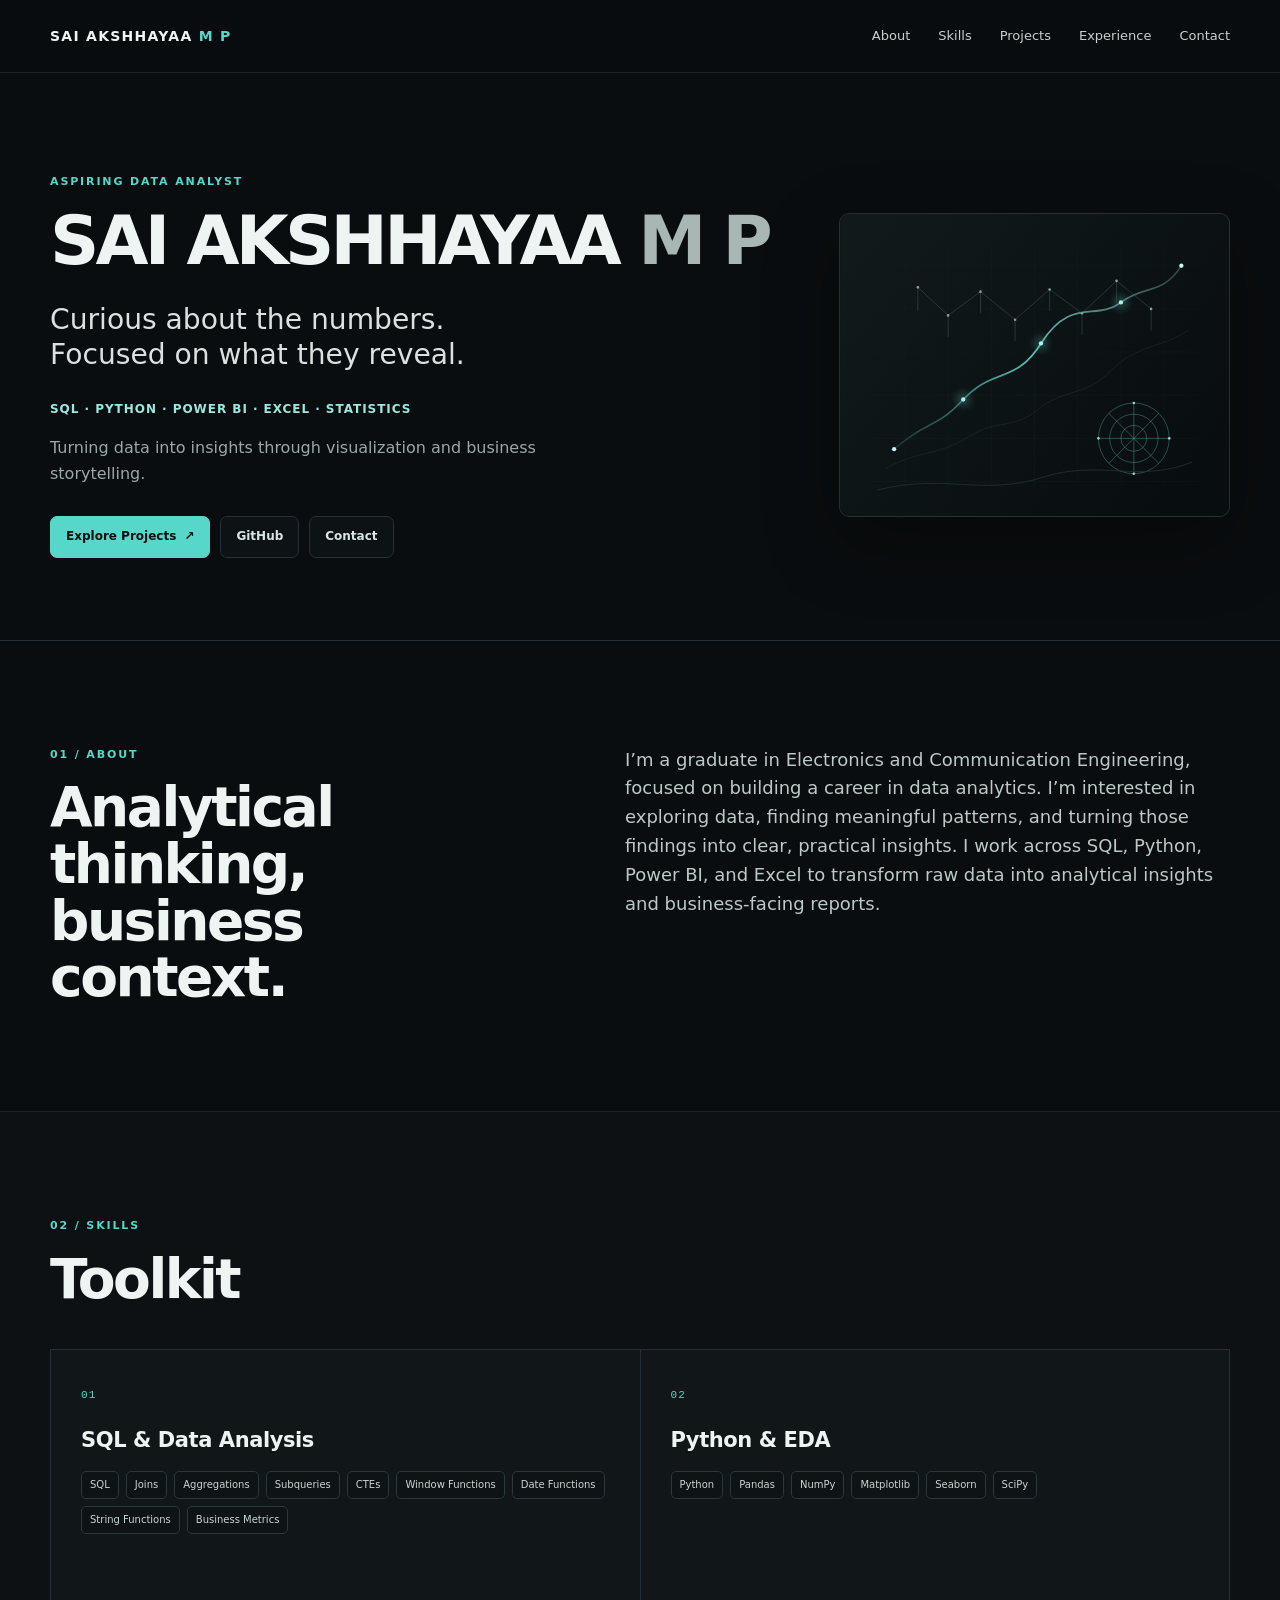
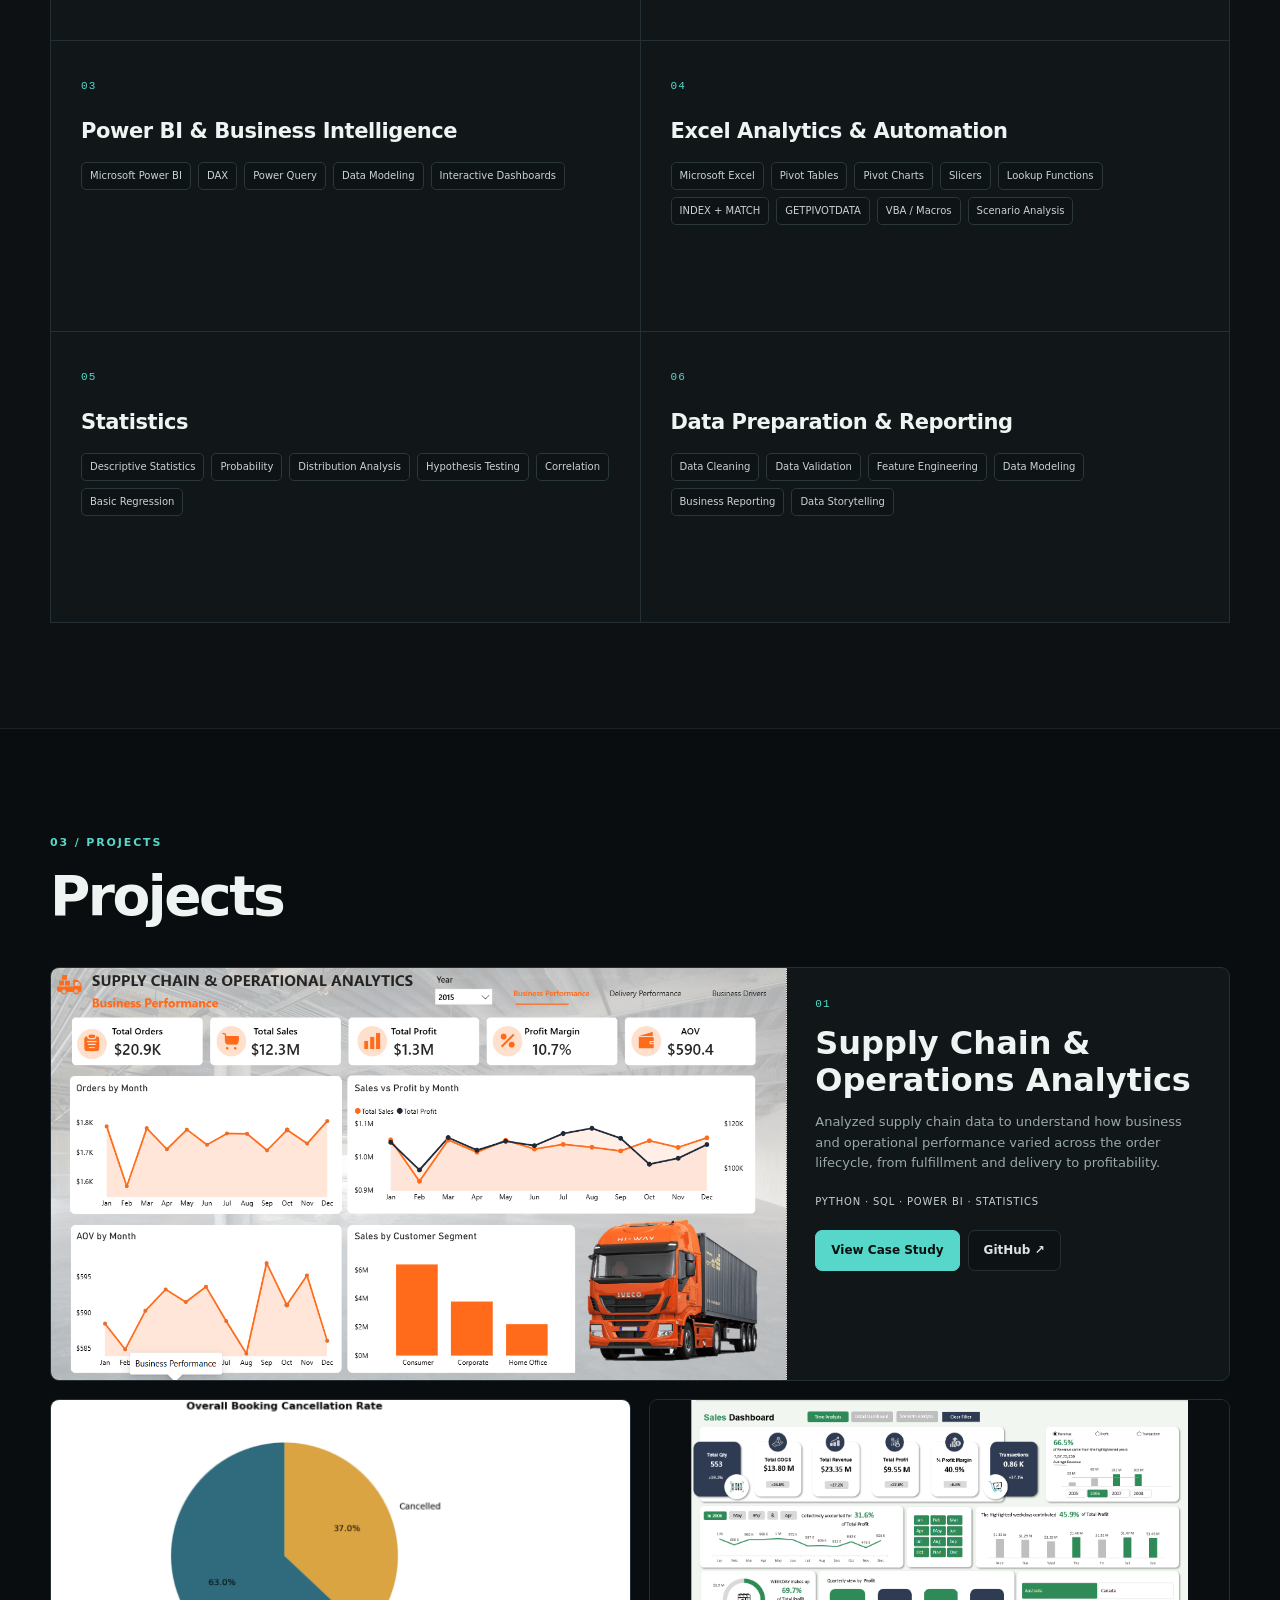
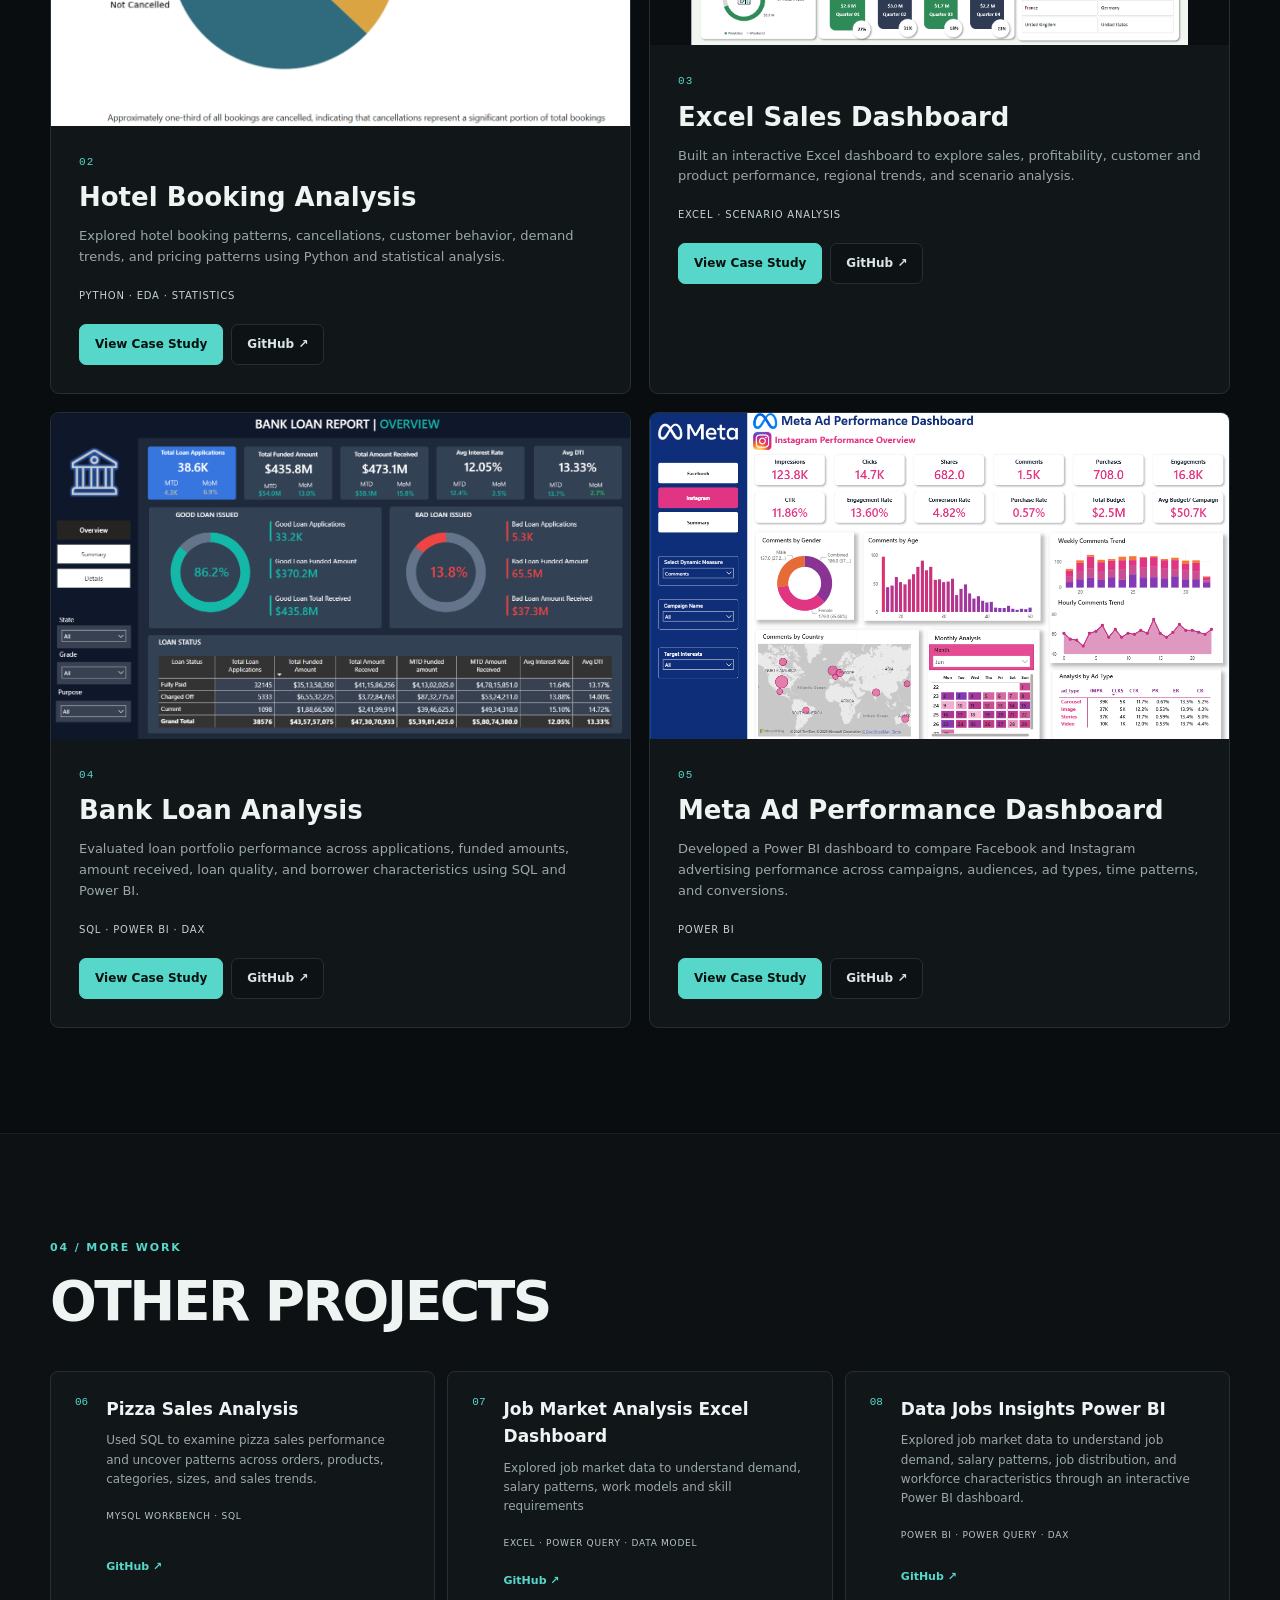
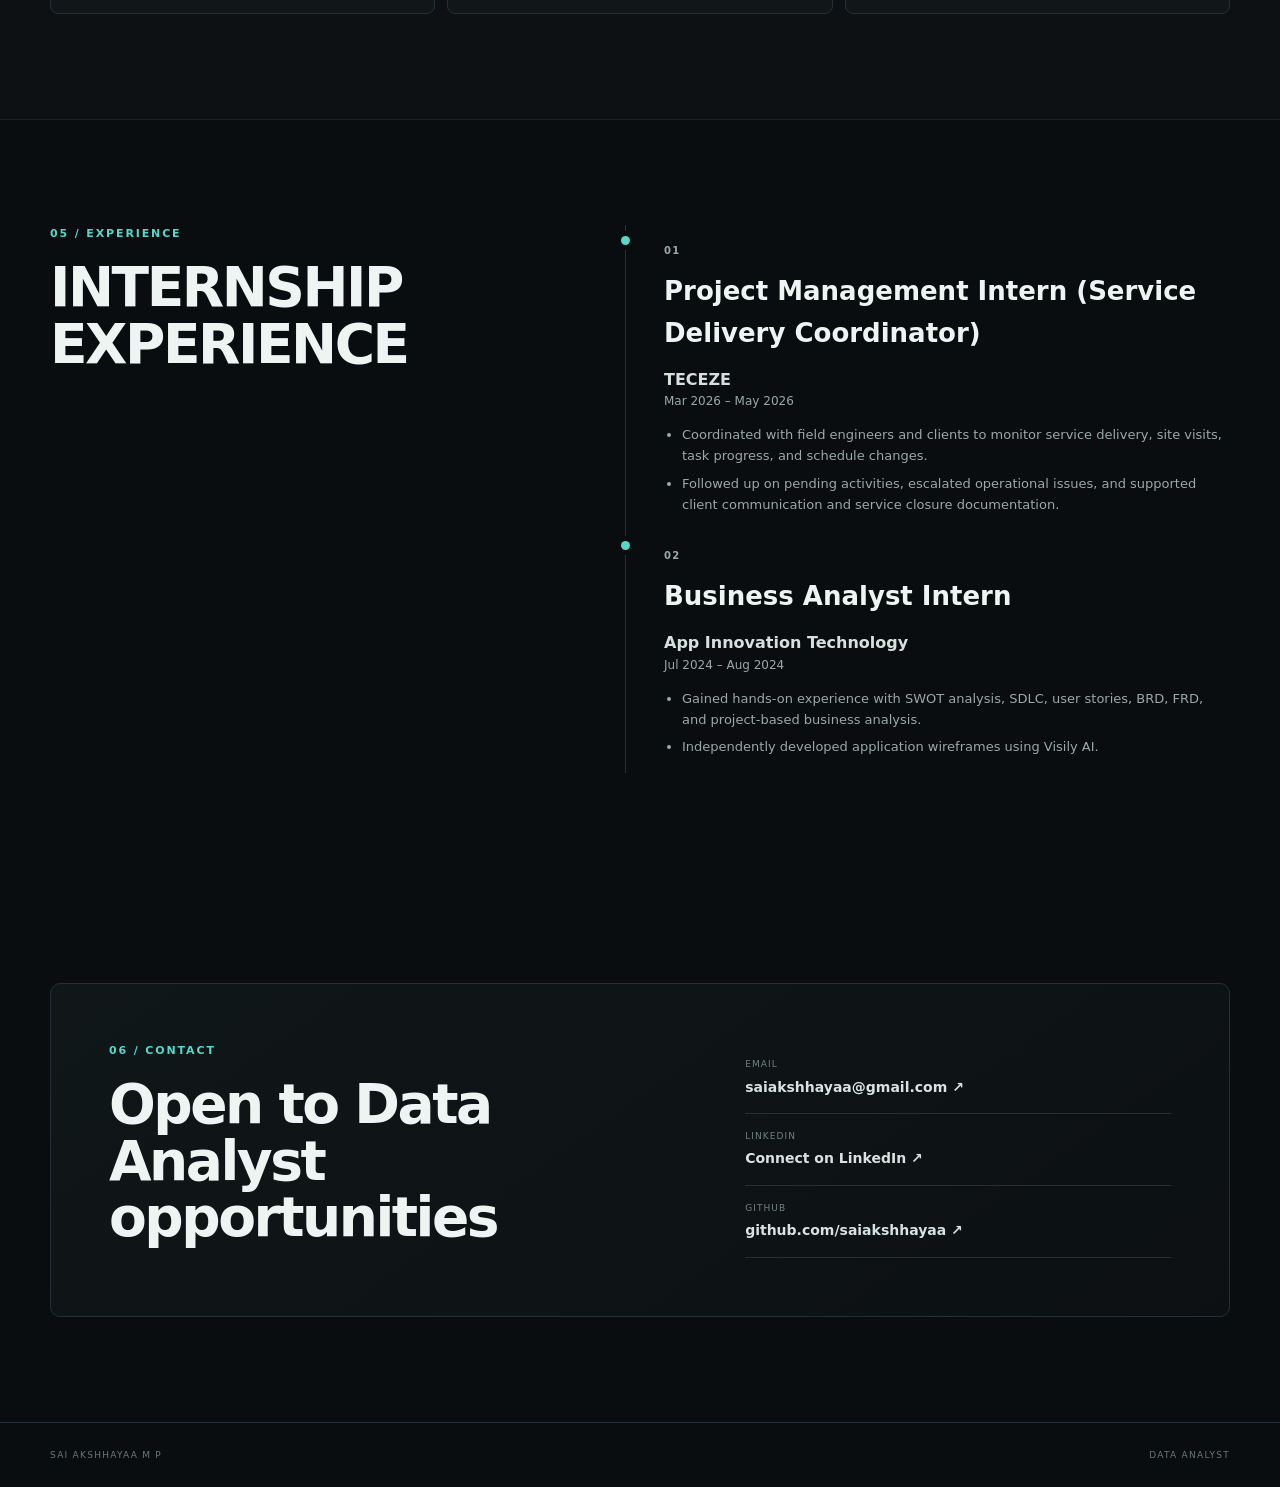
==== portfolio_build/index.html @ a494dd72 "Add files via upload" ====
<!doctype html><html lang="en"><head><meta charset="utf-8"><meta name="viewport" content="width=device-width,initial-scale=1"><meta name="description" content="SAI AKSHHAYAA M P — Aspiring Data Analyst portfolio featuring business performance, operations, EDA, Excel, SQL and Power BI projects."><title>SAI AKSHHAYAA M P — Data Analyst</title><link rel="stylesheet" href="styles.css"></head><body>
<header class="site-header"><div class="container nav-wrap"><a class="brand" href="index.html">SAI AKSHHAYAA <span>M P</span></a><button class="menu" aria-label="Open navigation" aria-expanded="false">☰</button><nav><a href="#about">About</a><a href="#skills">Skills</a><a href="#projects">Projects</a><a href="#experience">Experience</a><a href="#contact">Contact</a></nav></div></header>
<main>
<section class="hero"><div class="container hero-grid"><div class="hero-copy reveal"><p class="eyebrow">ASPIRING DATA ANALYST</p><h1 class="hero-name">SAI AKSHHAYAA <span>M P</span></h1><p class="hero-quote">Curious about the numbers.<br>Focused on what they reveal.</p><p class="skill-line">SQL · PYTHON · POWER BI · EXCEL · STATISTICS</p><p class="hero-sub">Turning data into insights through visualization and business storytelling.</p><div class="actions"><a class="btn primary" href="#projects">Explore Projects <span>↗</span></a><a class="btn" target="_blank" rel="noopener" href="https://github.com/saiakshhayaa">GitHub</a><a class="btn" href="#contact">Contact</a></div></div><div class="hero-visual reveal" aria-label="Abstract analytics-inspired visual"><img src="assets/hero-analytics.svg" alt="Abstract data analysis visual"></div></section>
<section id="about" class="section"><div class="container split"><div><p class="eyebrow">01 / ABOUT</p><h2>Analytical thinking,<br>business context.</h2></div><div class="section-copy"><p>I’m a graduate in Electronics and Communication Engineering, focused on building a career in data analytics. I’m interested in exploring data, finding meaningful patterns, and turning those findings into clear, practical insights. I work across SQL, Python, Power BI, and Excel to transform raw data into analytical insights and business-facing reports.</p></div></div></section>
<section id="skills" class="section section-alt"><div class="container"><div class="section-head"><div><p class="eyebrow">02 / SKILLS</p><h2>Toolkit</h2></div></div><div class="skills-grid">
<article class="skill-card"><span class="num">01</span><h3>SQL & Data Analysis</h3><div class="chips"><span>SQL</span><span>Joins</span><span>Aggregations</span><span>Subqueries</span><span>CTEs</span><span>Window Functions</span><span>Date Functions</span><span>String Functions</span><span>Business Metrics</span></div></article>
<article class="skill-card"><span class="num">02</span><h3>Python & EDA</h3><div class="chips"><span>Python</span><span>Pandas</span><span>NumPy</span><span>Matplotlib</span><span>Seaborn</span><span>SciPy</span></div></article>
<article class="skill-card"><span class="num">03</span><h3>Power BI & Business Intelligence</h3><div class="chips"><span>Microsoft Power BI</span><span>DAX</span><span>Power Query</span><span>Data Modeling</span><span>Interactive Dashboards</span></div></article>
<article class="skill-card"><span class="num">04</span><h3>Excel Analytics & Automation</h3><div class="chips"><span>Microsoft Excel</span><span>Pivot Tables</span><span>Pivot Charts</span><span>Slicers</span><span>Lookup Functions</span><span>INDEX + MATCH</span><span>GETPIVOTDATA</span><span>VBA / Macros</span><span>Scenario Analysis</span></div></article>
<article class="skill-card"><span class="num">05</span><h3>Statistics</h3><div class="chips"><span>Descriptive Statistics</span><span>Probability</span><span>Distribution Analysis</span><span>Hypothesis Testing</span><span>Correlation</span><span>Basic Regression</span></div></article>
<article class="skill-card"><span class="num">06</span><h3>Data Preparation & Reporting</h3><div class="chips"><span>Data Cleaning</span><span>Data Validation</span><span>Feature Engineering</span><span>Data Modeling</span><span>Business Reporting</span><span>Data Storytelling</span></div></article>
</div></div></section>
<section id="projects" class="section"><div class="container"><div class="section-head"><div><p class="eyebrow">03 / PROJECTS</p><h2>Projects</h2></div></div><div class="featured-grid">
<article class="project-card flagship"><div class="project-image"><img src="assets/01-Supply Chain & Operations Analytics/business_performance.png" alt="Supply Chain Business Performance Power BI dashboard" loading="lazy"></div><div class="project-body"><div class="project-index">01</div><h3>Supply Chain & Operations Analytics</h3><p>Analyzed supply chain data to understand how business and operational performance varied across the order lifecycle, from fulfillment and delivery to profitability.</p><div class="project-meta">Python · SQL · Power BI · Statistics</div><div class="project-actions"><a class="btn primary" href="projects/supply-chain.html">View Case Study</a><a class="btn" target="_blank" rel="noopener" href="https://github.com/saiakshhayaa/Supply-Chain-Operations-Analytics">GitHub ↗</a></div></div></article>
<article class="project-card"><div class="project-image"><img src="assets/02-Hotel Booking Analysis/overall_booking_cancellation_rate.png" alt="Hotel Booking overall cancellation analysis" loading="lazy"></div><div class="project-body"><div class="project-index">02</div><h3>Hotel Booking Analysis</h3><p>Explored hotel booking patterns, cancellations, customer behavior, demand trends, and pricing patterns using Python and statistical analysis.</p><div class="project-meta">Python · EDA · Statistics</div><div class="project-actions"><a class="btn primary" href="projects/hotel-booking.html">View Case Study</a><a class="btn" target="_blank" rel="noopener" href="https://github.com/saiakshhayaa/Hotel-Booking-Analysis">GitHub ↗</a></div></div></article>
<article class="project-card"><div class="project-image excel-preview"><img src="assets/03-Excel Sales Dashboard/excel-sales-dashboard-full.png" alt="Excel Sales Dashboard full dashboard" loading="lazy"></div><div class="project-body"><div class="project-index">03</div><h3>Excel Sales Dashboard</h3><p>Built an interactive Excel dashboard to explore sales, profitability, customer and product performance, regional trends, and scenario analysis.</p><div class="project-meta">Excel · Scenario Analysis</div><div class="project-actions"><a class="btn primary" href="projects/excel-sales.html">View Case Study</a><a class="btn" target="_blank" rel="noopener" href="https://github.com/saiakshhayaa/Excel-Sales-Dashboard">GitHub ↗</a></div></div></article>
<article class="project-card"><div class="project-image"><img src="assets/04-Bank Loan Analysis/overview_page.png" alt="Bank Loan Analysis overview Power BI dashboard" loading="lazy"></div><div class="project-body"><div class="project-index">04</div><h3>Bank Loan Analysis</h3><p>Evaluated loan portfolio performance across applications, funded amounts, amount received, loan quality, and borrower characteristics using SQL and Power BI.</p><div class="project-meta">SQL · Power BI · DAX</div><div class="project-actions"><a class="btn primary" href="projects/bank-loan.html">View Case Study</a><a class="btn" target="_blank" rel="noopener" href="https://github.com/saiakshhayaa/Bank-Loan-Analysis">GitHub ↗</a></div></div></article>
<article class="project-card"><div class="project-image"><img src="assets/05-Meta Ad Performance/Instagram_dashboard.png" alt="Meta Ad Performance Instagram dashboard" loading="lazy"></div><div class="project-body"><div class="project-index">05</div><h3>Meta Ad Performance Dashboard</h3><p>Developed a Power BI dashboard to compare Facebook and Instagram advertising performance across campaigns, audiences, ad types, time patterns, and conversions.</p><div class="project-meta">Power BI</div><div class="project-actions"><a class="btn primary" href="projects/meta-ads.html">View Case Study</a><a class="btn" target="_blank" rel="noopener" href="https://github.com/saiakshhayaa/Meta-Ad-Performance-Dashboard">GitHub ↗</a></div></div></article>
</div></div></section>
<section id="more-work" class="section section-alt"><div class="container"><div class="section-head"><div><p class="eyebrow">04 / MORE WORK</p><h2>OTHER PROJECTS</h2></div></div><div class="more-grid">
<article class="more-card"><span>06</span><div><h3>Pizza Sales Analysis</h3><p>Used SQL to examine pizza sales performance and uncover patterns across orders, products, categories, sizes, and sales trends.</p><small>MySQL Workbench · SQL</small></div><a target="_blank" rel="noopener" href="https://github.com/saiakshhayaa/Pizza-Sales-SQL-Project">GitHub ↗</a></article>
<article class="more-card"><span>07</span><div><h3>Job Market Analysis Excel Dashboard</h3><p>Explored job market data to understand demand, salary patterns, work models and skill requirements</p><small>Excel · Power Query · Data Model</small></div><a target="_blank" rel="noopener" href="https://github.com/saiakshhayaa/job_market_analysis_excel_dashboard">GitHub ↗</a></article>
<article class="more-card"><span>08</span><div><h3>Data Jobs Insights Power BI</h3><p>Explored job market data to understand job demand, salary patterns, job distribution, and workforce characteristics through an interactive Power BI dashboard.</p><small>Power BI · Power Query · DAX</small></div><a target="_blank" rel="noopener" href="https://github.com/saiakshhayaa/Data_Jobs_Insights_PowerBi">GitHub ↗</a></article>
</div></div></section>
<section id="experience" class="section"><div class="container split"><div><p class="eyebrow">05 / EXPERIENCE</p><h2>INTERNSHIP EXPERIENCE</h2></div><div class="experience-list"><article class="experience-card"><div class="timeline-dot"></div><div><p class="experience-kicker">01</p><h3>Project Management Intern (Service Delivery Coordinator)</h3><p class="experience-company">TECEZE</p><p class="muted">Mar 2026 – May 2026</p><ul><li>Coordinated with field engineers and clients to monitor service delivery, site visits, task progress, and schedule changes.</li><li>Followed up on pending activities, escalated operational issues, and supported client communication and service closure documentation.</li></ul></div></article><article class="experience-card"><div class="timeline-dot"></div><div><p class="experience-kicker">02</p><h3>Business Analyst Intern</h3><p class="experience-company">App Innovation Technology</p><p class="muted">Jul 2024 – Aug 2024</p><ul><li>Gained hands-on experience with SWOT analysis, SDLC, user stories, BRD, FRD, and project-based business analysis.</li><li>Independently developed application wireframes using Visily AI.</li></ul></div></article></div></div></section>

<section id="contact" class="section contact"><div class="container contact-box"><div><p class="eyebrow">06 / CONTACT</p><h2>Open to Data Analyst<br>opportunities</h2></div><div class="contact-links"><a href="mailto:saiakshhayaa@gmail.com"><span>Email</span><strong>saiakshhayaa@gmail.com ↗</strong></a><a target="_blank" rel="noopener" href="https://www.linkedin.com/in/sai-akshhayaa-m-p-2196bb259"><span>LinkedIn</span><strong>Connect on LinkedIn ↗</strong></a><a target="_blank" rel="noopener" href="https://github.com/saiakshhayaa"><span>GitHub</span><strong>github.com/saiakshhayaa ↗</strong></a></div></div></section>
</main><footer><div class="container"><span>SAI AKSHHAYAA M P</span><span>DATA ANALYST</span></div></footer><script src="script.js"></script></body></html>
---- portfolio_build/styles.css ----
:root{--bg:#0a0d0f;--surface:#111619;--surface2:#151b1f;--text:#edf4f2;--muted:#9aa9a6;--line:#253036;--accent:#57d7ca;--accent2:#9be8df;--max:1180px}*{box-sizing:border-box}html{scroll-behavior:smooth}body{margin:0;background:var(--bg);color:var(--text);font-family:Inter,ui-sans-serif,system-ui,-apple-system,BlinkMacSystemFont,"Segoe UI",sans-serif;line-height:1.6}a{color:inherit;text-decoration:none}.container{width:min(var(--max),calc(100% - 48px));margin:auto}.site-header{position:sticky;top:0;z-index:20;background:rgba(10,13,15,.88);backdrop-filter:blur(14px);border-bottom:1px solid rgba(37,48,54,.7)}.nav-wrap{height:72px;display:flex;align-items:center;justify-content:space-between}.brand{font-size:14px;font-weight:800;letter-spacing:.09em}.brand span{color:var(--accent)}nav{display:flex;gap:28px}nav a{font-size:13px;color:#c6d1cf;transition:.2s}nav a:hover{color:var(--accent)}.menu{display:none;background:none;border:0;color:var(--text);font-size:24px}.hero{padding:100px 0 82px;border-bottom:1px solid var(--line);overflow:hidden}.hero-grid{display:grid;grid-template-columns:1fr 1.02fr;gap:70px;align-items:center}.eyebrow{margin:0 0 16px;color:var(--accent);font-size:11px;font-weight:800;letter-spacing:.17em}.hero-name{white-space:nowrap}.hero h1{font-size:clamp(44px,5.8vw,76px);line-height:.98;letter-spacing:-.055em;margin:0 0 28px}.hero h1 span{color:#a9b7b4}.hero-quote{font-size:clamp(21px,2.2vw,29px);line-height:1.25;color:#d9e2e0;margin:0 0 28px}.skill-line{font-size:12px;font-weight:800;letter-spacing:.08em;color:var(--accent2);margin:0 0 16px}.hero-sub{color:var(--muted);max-width:520px;margin:0 0 30px}.actions{display:flex;gap:10px;flex-wrap:wrap}.btn{display:inline-flex;align-items:center;justify-content:center;gap:8px;border:1px solid var(--line);padding:10px 15px;border-radius:7px;color:#dbe5e3;font-size:12px;font-weight:750;transition:.2s;background:#0d1214}.btn:hover{border-color:#4d6562;transform:translateY(-1px)}.btn.primary{background:var(--accent);color:#07110f;border-color:var(--accent)}.hero-visual{border:1px solid var(--line);background:#0b1012;border-radius:10px;box-shadow:0 25px 70px rgba(0,0,0,.35);overflow:hidden;aspect-ratio:9/7;display:flex;align-items:stretch;justify-content:center}.hero-visual img{display:block;width:100%;height:100%;object-fit:cover}.hero-visual:after{content:"";position:absolute;inset:0;pointer-events:none}.workspace{border:1px solid var(--line);background:linear-gradient(145deg,#11181a,#0b0f11);border-radius:10px;box-shadow:0 25px 70px rgba(0,0,0,.35)}.workspace-top{display:flex;justify-content:space-between;padding:13px 15px;border-bottom:1px solid var(--line);font-size:9px;letter-spacing:.13em;color:#7e908c}.workspace-body{display:grid;grid-template-columns:.8fr 1.2fr;min-height:360px}.code-panel{padding:26px 20px;border-right:1px solid var(--line);font-family:ui-monospace,SFMono-Regular,Consolas,monospace;color:#a8bbb7;font-size:11px}.code-panel span{display:block;color:var(--accent);font-size:9px;text-transform:uppercase;letter-spacing:.14em;margin-bottom:22px}.code-panel code{line-height:2.05}.chart-panel{padding:24px 18px}.chart-head{display:flex;justify-content:space-between;font-size:10px;text-transform:uppercase;letter-spacing:.1em;color:#9ba9a6}.chart-head strong{color:var(--accent)}.chart-panel svg{width:100%;margin-top:24px}.mini-kpis{display:grid;grid-template-columns:repeat(3,1fr);gap:8px}.mini-kpis div{border:1px solid var(--line);padding:11px}.mini-kpis span,.mini-kpis b{display:block;font-size:8px;letter-spacing:.1em}.mini-kpis span{color:#71807d}.mini-kpis b{margin-top:4px;color:#d7e1df}.section{padding:105px 0}.section-alt{background:#0d1113;border-top:1px solid rgba(37,48,54,.55);border-bottom:1px solid rgba(37,48,54,.55)}.split{display:grid;grid-template-columns:.9fr 1.1fr;gap:80px}.split h2,.section-head h2,.contact h2{font-size:clamp(36px,4.3vw,60px);line-height:1.03;letter-spacing:-.045em;margin:0}.section-copy{font-size:18px;color:#bcc9c6;max-width:680px}.section-copy p{margin:0 0 22px}.section-head{display:flex;justify-content:space-between;gap:40px;align-items:end;margin-bottom:42px}.section-head>p{max-width:450px;color:var(--muted);margin:0}.skills-grid{display:grid;grid-template-columns:repeat(2,1fr);gap:1px;background:var(--line);border:1px solid var(--line)}.skill-card{background:var(--surface);padding:30px;min-height:290px}.skill-card .num,.project-index{font-family:ui-monospace,monospace;color:var(--accent);font-size:11px;letter-spacing:.1em}.skill-card h3{font-size:21px;margin:18px 0 14px;letter-spacing:-.02em}.skill-card p{color:var(--muted);font-size:13px;max-width:540px}.chips{display:flex;flex-wrap:wrap;gap:7px}.chips span{font-size:10px;color:#c9d5d2;border:1px solid #2a373b;padding:5px 8px;border-radius:5px;background:#0e1315}.featured-grid{display:grid;grid-template-columns:repeat(2,1fr);gap:18px}.project-card{background:var(--surface);border:1px solid var(--line);border-radius:9px;overflow:hidden;transition:.25s}.project-card:hover{border-color:#3c5350;transform:translateY(-3px)}.project-card.flagship{grid-column:1/-1;display:grid;grid-template-columns:1.25fr .75fr}.project-image{position:relative;background:#0a0e10;min-height:245px;overflow:hidden}.project-card.flagship .project-image{min-height:390px}.project-image img{width:100%;height:100%;object-fit:cover;display:block}.project-card:not(.flagship) .project-image img{aspect-ratio:16/9}.project-image.excel-preview{height:245px;min-height:245px;display:flex;align-items:center;justify-content:center}.project-image.excel-preview img{width:100%;height:100%;object-fit:contain;aspect-ratio:auto}.project-tag{position:absolute;top:14px;left:14px;background:var(--accent);color:#07110f;padding:6px 9px;border-radius:4px;font-size:9px;font-weight:900;letter-spacing:.1em}.project-body{padding:28px}.project-body h3{font-size:26px;line-height:1.15;margin:12px 0}.project-card.flagship .project-body h3{font-size:32px}.project-body p{color:var(--muted);font-size:13px}.project-meta{color:#c5d2cf;font-size:10px;letter-spacing:.08em;text-transform:uppercase;margin:20px 0}.project-actions{display:flex;gap:8px;flex-wrap:wrap}.more-grid{display:grid;grid-template-columns:repeat(3,1fr);gap:12px}.more-card{border:1px solid var(--line);background:var(--surface);padding:24px;display:grid;grid-template-columns:auto 1fr;gap:18px;border-radius:8px}.more-card>span{color:var(--accent);font:11px ui-monospace,monospace}.more-card h3{margin:0 0 8px;font-size:17px}.more-card p{color:var(--muted);font-size:12px;margin:0 0 12px}.more-card small{color:#b8c7c3;font-size:9px;text-transform:uppercase;letter-spacing:.08em}.more-card a{grid-column:2;color:var(--accent);font-size:11px;font-weight:800}.experience-card{border-left:1px solid var(--line);padding:8px 0 8px 38px;position:relative}.timeline-dot{position:absolute;left:-5px;top:11px;width:9px;height:9px;border-radius:50%;background:var(--accent);box-shadow:0 0 0 5px #0a0d0f}.experience-kicker{color:var(--accent);font-size:10px;font-weight:800;letter-spacing:.12em}.experience-card h3{font-size:26px;margin:12px 0}.experience-card p{color:var(--muted);max-width:650px}.experience-card ul{margin:14px 0 0;padding-left:18px;color:var(--muted);max-width:720px}.experience-card li{font-size:13px;margin:7px 0}.experience-company{color:#d6e1de!important;font-weight:800;margin:0!important}.muted{font-size:12px;margin:0!important}.workflow{display:flex;align-items:center;gap:12px;flex-wrap:wrap}.workflow div{border:1px solid var(--line);background:var(--surface);padding:18px 16px;min-width:120px}.workflow b{display:block;color:var(--accent);font:10px ui-monospace,monospace;margin-bottom:10px}.workflow span{font-size:9px;font-weight:800;letter-spacing:.06em}.workflow i{color:#667672;font-style:normal}.contact-box{border:1px solid var(--line);background:linear-gradient(145deg,#101719,#0c1012);padding:58px;display:grid;grid-template-columns:1.15fr .85fr;gap:60px;border-radius:10px}.contact-links{display:grid}.contact-links a{padding:15px 0;border-bottom:1px solid var(--line);display:flex;flex-direction:column;gap:4px}.contact-links span{font-size:9px;color:#73827f;letter-spacing:.12em;text-transform:uppercase}.contact-links strong{font-size:14px;color:#d8e3e0}.contact-links a:hover strong{color:var(--accent)}footer{border-top:1px solid var(--line);padding:25px 0;color:#697874;font-size:9px;letter-spacing:.14em}footer .container{display:flex;justify-content:space-between}.reveal{opacity:0;transform:translateY(14px);animation:rise .7s ease forwards}@keyframes rise{to{opacity:1;transform:none}}
/* case studies */.case-hero{padding:90px 0 60px;border-bottom:1px solid var(--line)}.case-hero h1{font-size:clamp(42px,6vw,76px);line-height:1;letter-spacing:-.05em;max-width:900px;margin:0 0 24px}.case-lead{font-size:18px;color:#bac8c4;max-width:760px}.case-actions{display:flex;gap:9px;margin-top:28px}.case-section{padding:68px 0;border-bottom:1px solid var(--line)}.case-section h2{font-size:29px;letter-spacing:-.03em;margin:0 0 18px}.case-grid{display:grid;grid-template-columns:1fr 1fr;gap:28px}.case-card{background:var(--surface);border:1px solid var(--line);padding:25px;border-radius:8px}.case-card h3{font-size:16px;margin:0 0 10px}.case-card p,.case-card li{font-size:13px;color:var(--muted)}.case-card ul{padding-left:18px}.facts{display:grid;grid-template-columns:repeat(4,1fr);gap:10px}.fact{border:1px solid var(--line);padding:20px;background:var(--surface)}.fact span{display:block;color:#71807d;font-size:9px;letter-spacing:.1em}.fact strong{display:block;margin-top:7px;font-size:15px}.case-workflow{display:flex;align-items:stretch;gap:8px;flex-wrap:wrap}.case-workflow div{border:1px solid var(--line);padding:18px;background:var(--surface);flex:1;min-width:140px}.case-workflow b{display:block;color:var(--accent);font-size:10px;margin-bottom:8px}.case-workflow span{font-size:11px;font-weight:800}.case-workflow i{align-self:center;color:#65736f}.gallery{display:grid;grid-template-columns:repeat(2,1fr);gap:16px}.gallery figure{margin:0;background:var(--surface);border:1px solid var(--line);border-radius:7px;overflow:hidden}.gallery img{display:block;width:100%;height:auto}.gallery figcaption{padding:11px 14px;font-size:10px;color:#91a09d;letter-spacing:.05em}.findings{display:grid;grid-template-columns:1fr 1fr;gap:12px}.finding{border-left:2px solid var(--accent);padding:15px 17px;background:var(--surface);color:#cad5d2;font-size:13px}.recommendations .finding{border-left-color:#71817d}.back{font-size:11px;color:#91a09d}.back:hover{color:var(--accent)}@media(max-width:900px){.hero-grid,.split,.contact-box{grid-template-columns:1fr}.hero-visual{max-width:760px;width:100%;margin:auto}.workspace-body{min-height:0}.skills-grid,.featured-grid{grid-template-columns:1fr}.project-card.flagship{grid-column:auto;display:block}.project-card.flagship .project-image{min-height:0}.more-grid{grid-template-columns:1fr}.section-head{display:block}.section-head>p{margin-top:16px}.facts{grid-template-columns:repeat(2,1fr)}}@media(max-width:650px){.hero-name{font-size:clamp(32px,9vw,48px)}.container{width:min(var(--max),calc(100% - 28px))}.hero-visual{aspect-ratio:1/0.78}.nav-wrap{height:62px}nav{display:none;position:absolute;top:62px;left:0;right:0;background:#0b0f11;border-bottom:1px solid var(--line);padding:18px 20px;flex-direction:column;gap:16px}.nav-wrap.open nav{display:flex}.menu{display:block}.hero{padding:70px 0 60px}.workspace-body{grid-template-columns:1fr}.code-panel{border-right:0;border-bottom:1px solid var(--line)}.section{padding:75px 0}.skills-grid{grid-template-columns:1fr}.skill-card{min-height:auto;padding:24px}.project-body{padding:22px}.contact-box{padding:30px;gap:30px}.workflow{display:grid;grid-template-columns:1fr}.workflow i{display:none}.case-grid,.gallery,.findings{grid-template-columns:1fr}.facts{grid-template-columns:1fr 1fr}.case-hero{padding:70px 0 45px}footer .container{display:block}footer span{display:block;margin:4px 0}}
.hero-name{white-space:nowrap}.hero h1{font-size:clamp(42px,5.35vw,70px)}
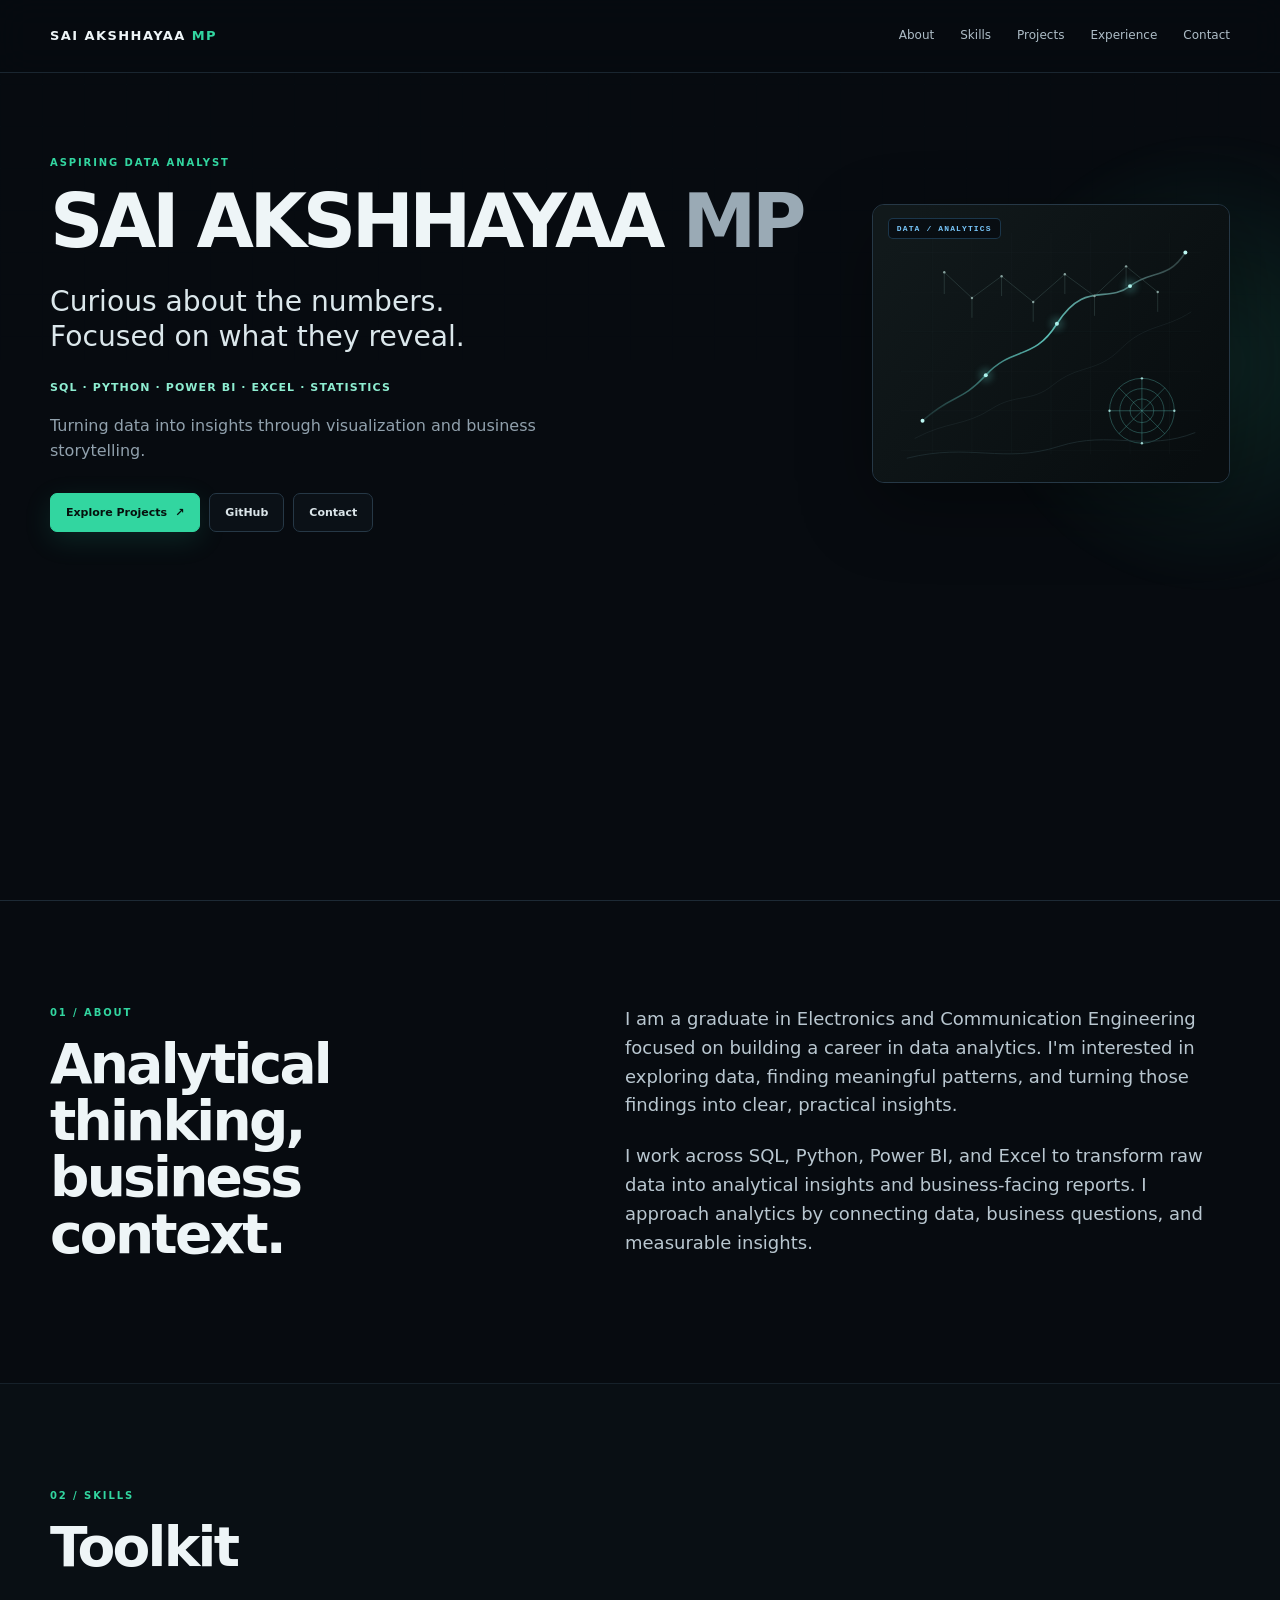
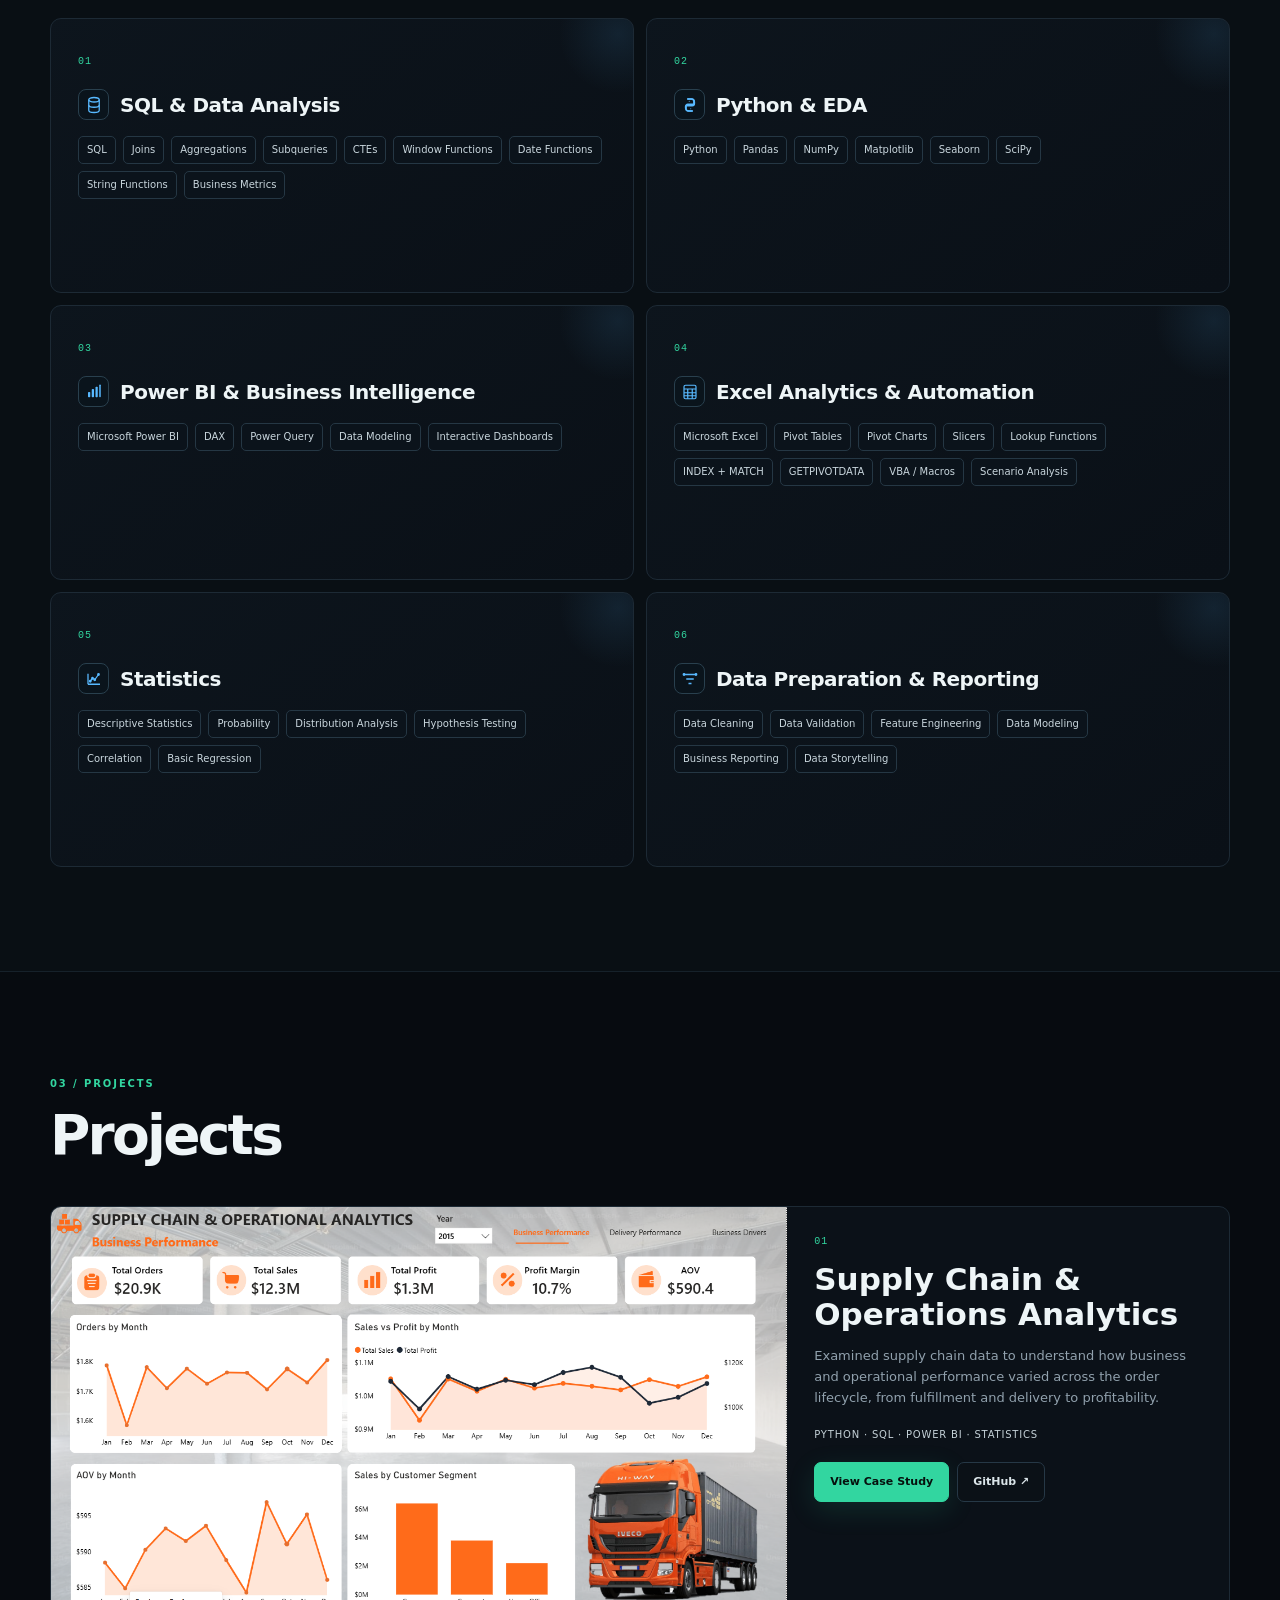
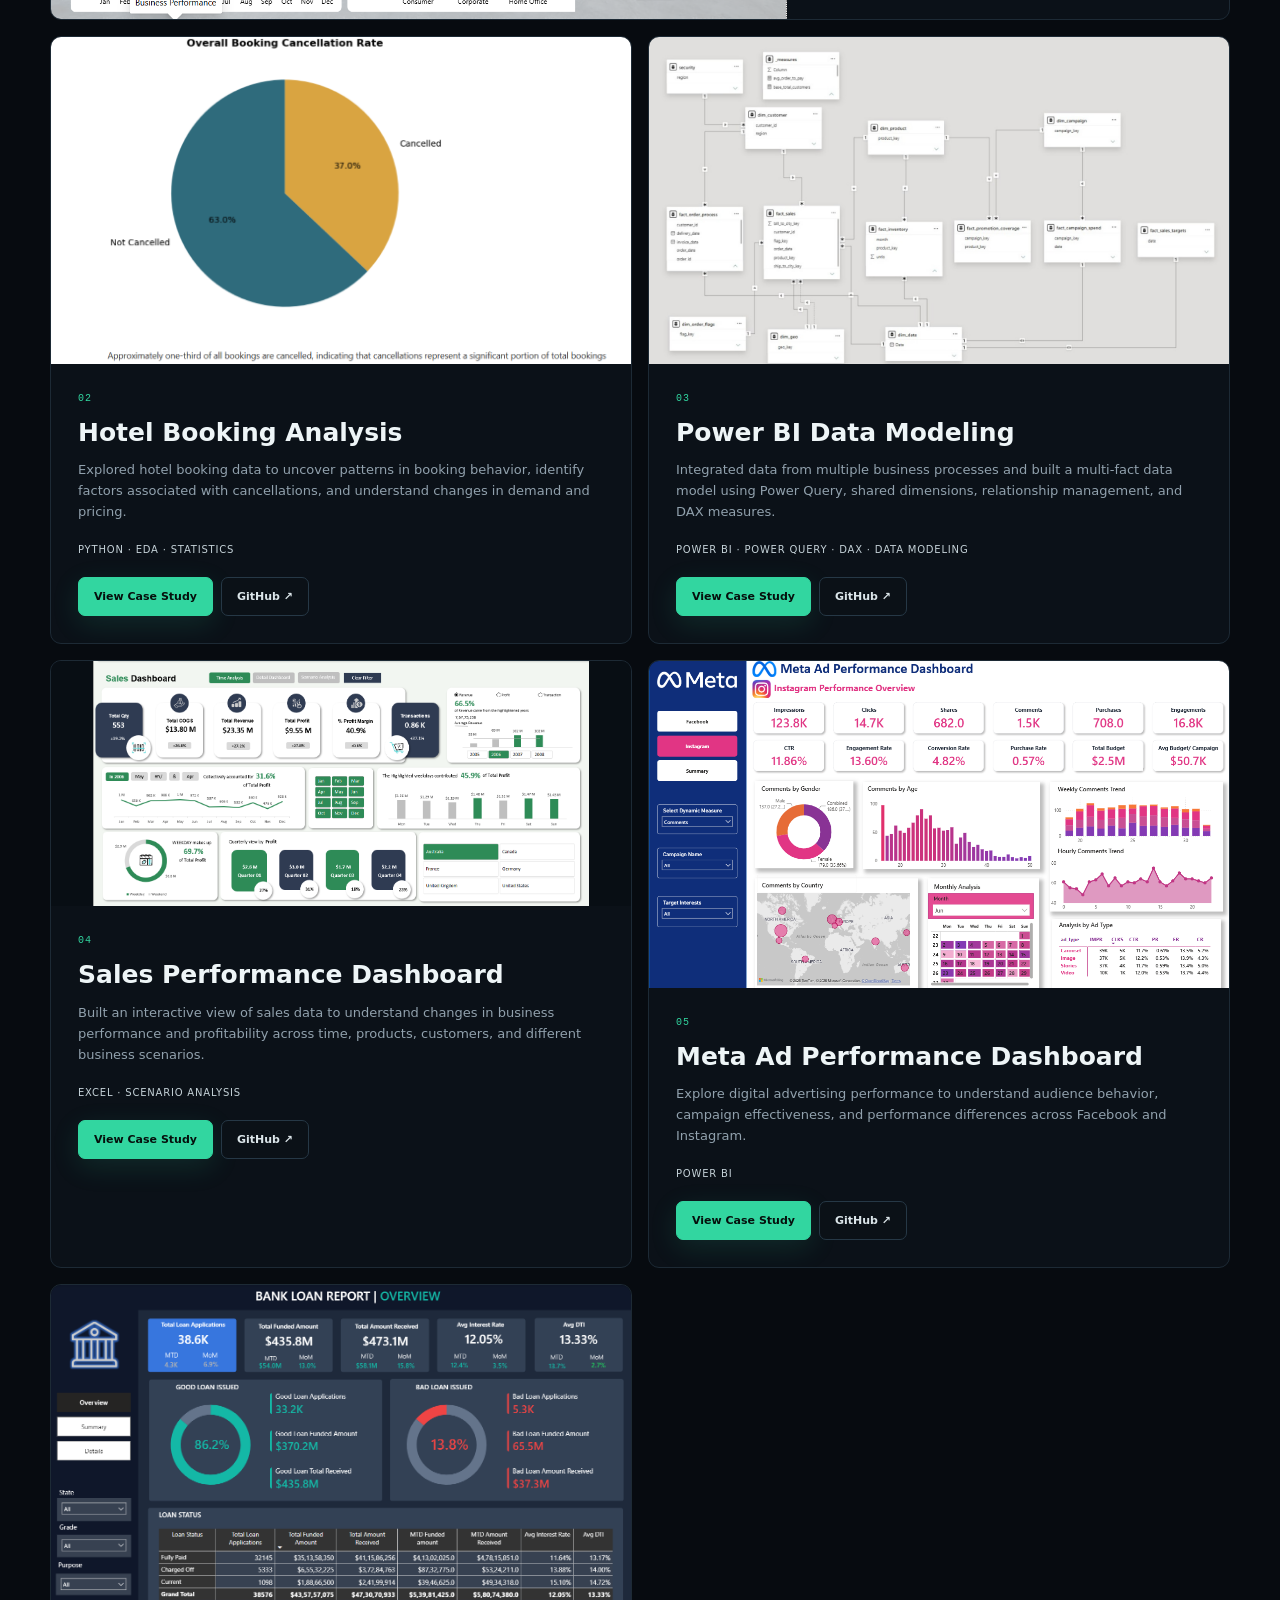
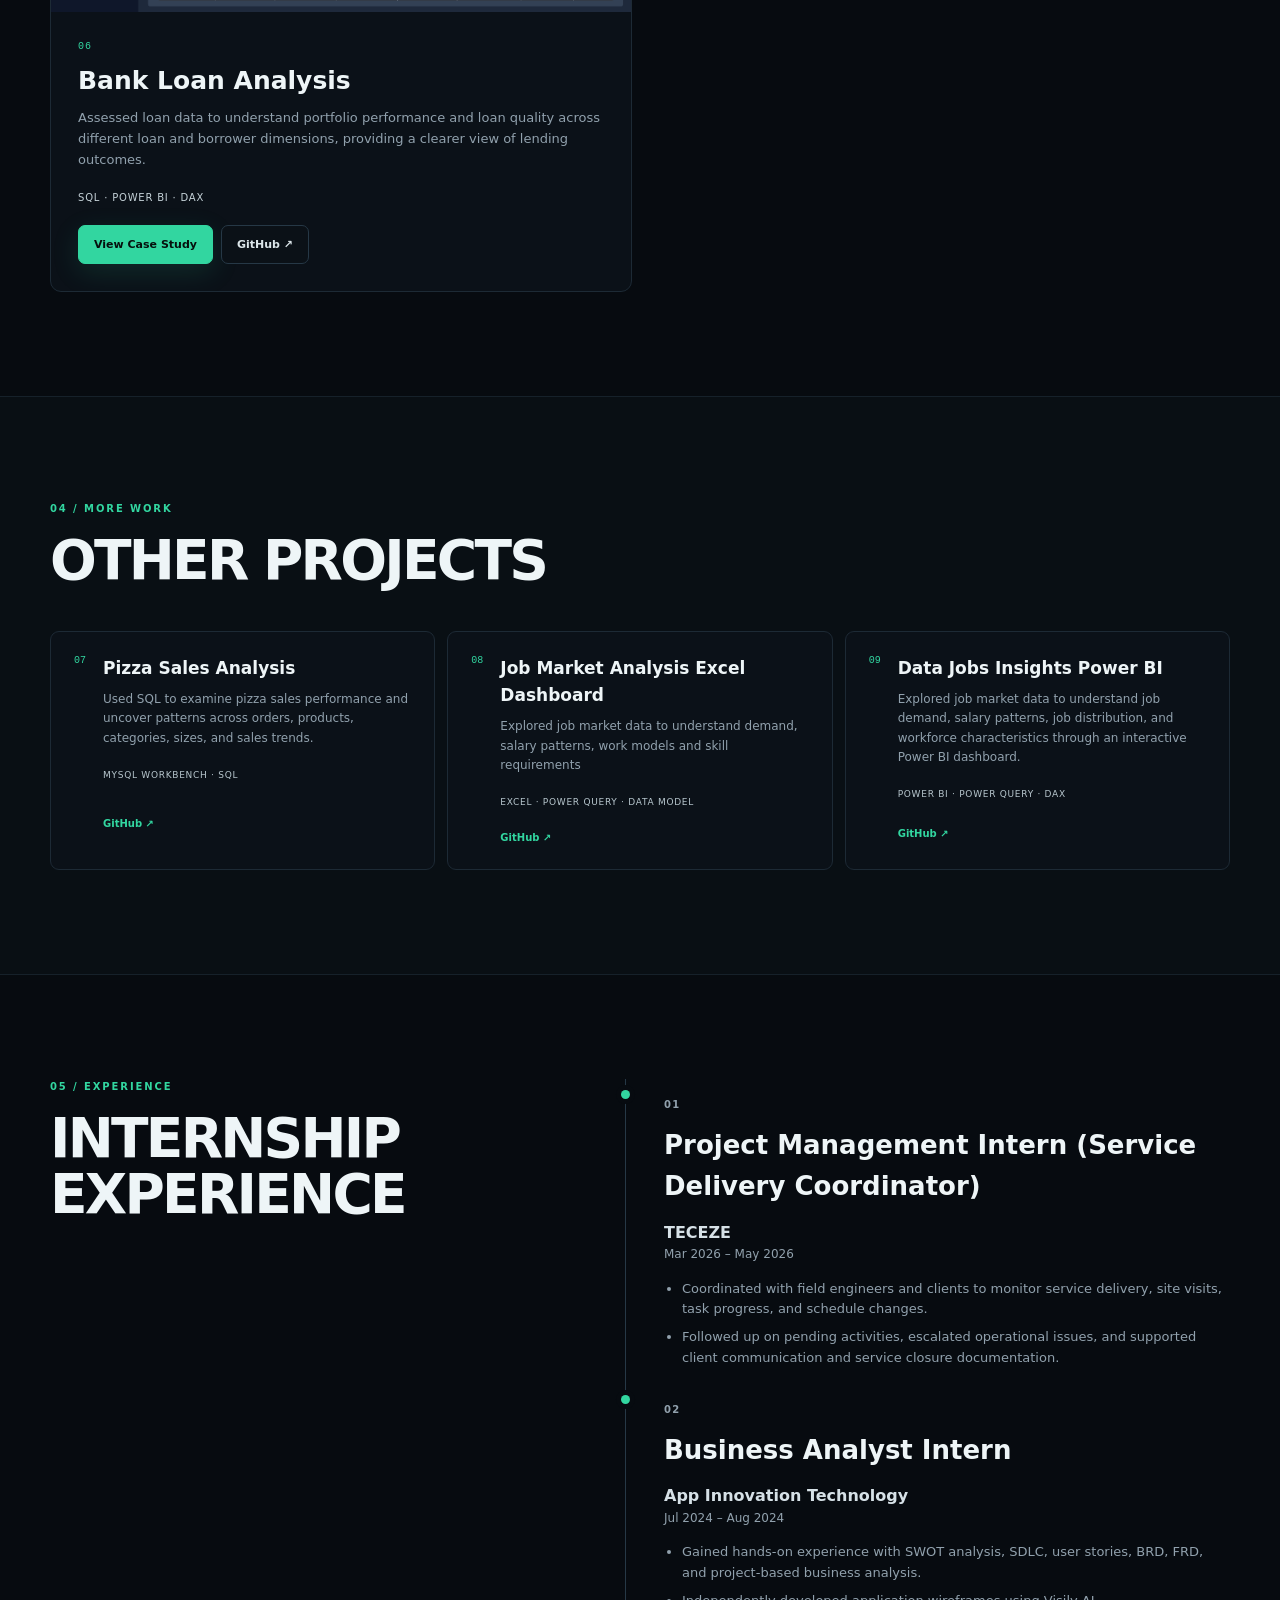
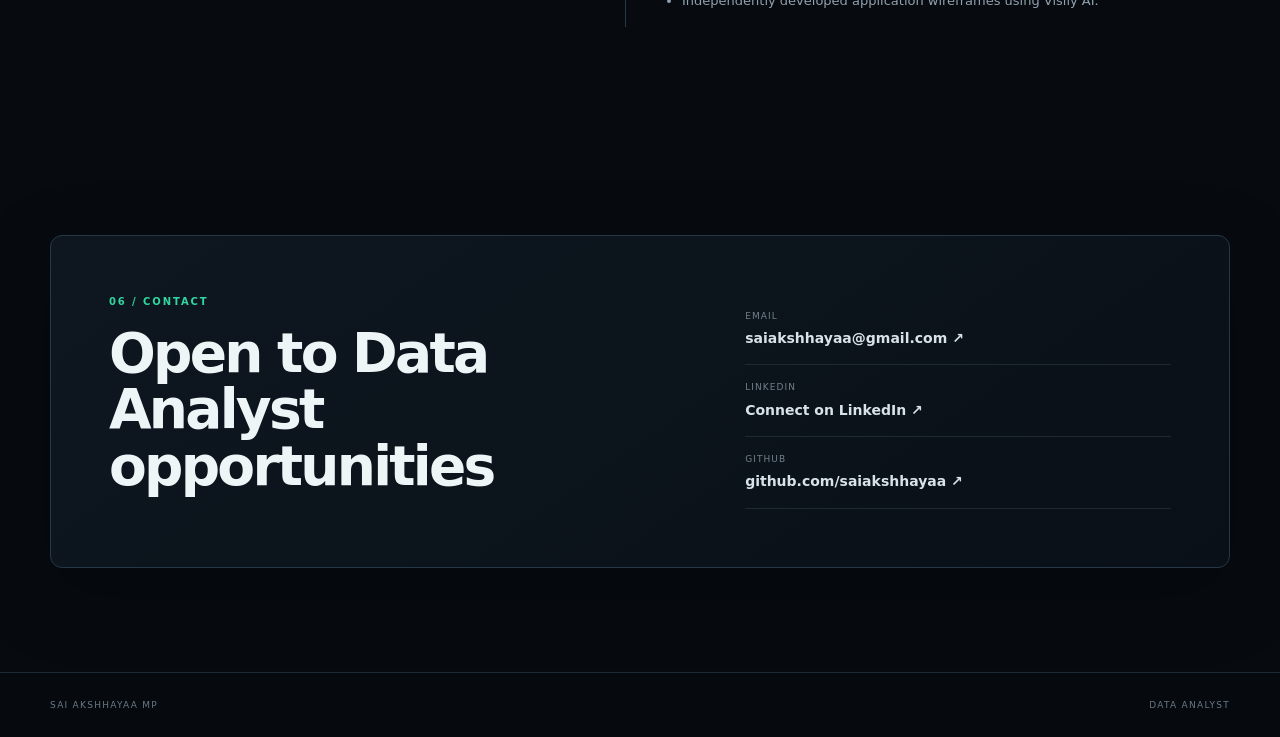
==== commit 1f993aa0: "Add files via upload" ====
--- a/portfolio_build/index.html
+++ b/portfolio_build/index.html
@@ -1,29 +1,31 @@
-<!doctype html><html lang="en"><head><meta charset="utf-8"><meta name="viewport" content="width=device-width,initial-scale=1"><meta name="description" content="SAI AKSHHAYAA M P — Aspiring Data Analyst portfolio featuring business performance, operations, EDA, Excel, SQL and Power BI projects."><title>SAI AKSHHAYAA M P — Data Analyst</title><link rel="stylesheet" href="styles.css"></head><body>
-<header class="site-header"><div class="container nav-wrap"><a class="brand" href="index.html">SAI AKSHHAYAA <span>M P</span></a><button class="menu" aria-label="Open navigation" aria-expanded="false">☰</button><nav><a href="#about">About</a><a href="#skills">Skills</a><a href="#projects">Projects</a><a href="#experience">Experience</a><a href="#contact">Contact</a></nav></div></header>
+<!doctype html><html lang="en"><head><meta charset="utf-8"><meta name="viewport" content="width=device-width,initial-scale=1"><meta name="description" content="SAI AKSHHAYAA MP — Aspiring Data Analyst portfolio featuring business performance, operations, EDA, Excel, SQL and Power BI projects."><title>SAI AKSHHAYAA MP — Data Analyst</title><link rel="stylesheet" href="styles.css"></head><body>
+<header class="site-header"><div class="container nav-wrap"><a class="brand" href="index.html">SAI AKSHHAYAA <span>MP</span></a><button class="menu" aria-label="Open navigation" aria-expanded="false">☰</button><nav><a href="#about">About</a><a href="#skills">Skills</a><a href="#projects">Projects</a><a href="#experience">Experience</a><a href="#contact">Contact</a></nav></div></header>
 <main>
-<section class="hero"><div class="container hero-grid"><div class="hero-copy reveal"><p class="eyebrow">ASPIRING DATA ANALYST</p><h1 class="hero-name">SAI AKSHHAYAA <span>M P</span></h1><p class="hero-quote">Curious about the numbers.<br>Focused on what they reveal.</p><p class="skill-line">SQL · PYTHON · POWER BI · EXCEL · STATISTICS</p><p class="hero-sub">Turning data into insights through visualization and business storytelling.</p><div class="actions"><a class="btn primary" href="#projects">Explore Projects <span>↗</span></a><a class="btn" target="_blank" rel="noopener" href="https://github.com/saiakshhayaa">GitHub</a><a class="btn" href="#contact">Contact</a></div></div><div class="hero-visual reveal" aria-label="Abstract analytics-inspired visual"><img src="assets/hero-analytics.svg" alt="Abstract data analysis visual"></div></section>
-<section id="about" class="section"><div class="container split"><div><p class="eyebrow">01 / ABOUT</p><h2>Analytical thinking,<br>business context.</h2></div><div class="section-copy"><p>I’m a graduate in Electronics and Communication Engineering, focused on building a career in data analytics. I’m interested in exploring data, finding meaningful patterns, and turning those findings into clear, practical insights. I work across SQL, Python, Power BI, and Excel to transform raw data into analytical insights and business-facing reports.</p></div></div></section>
+<section class="hero"><div class="container hero-grid"><div class="hero-copy reveal"><p class="eyebrow">ASPIRING DATA ANALYST</p><h1 class="hero-name">SAI AKSHHAYAA <span>MP</span></h1><p class="hero-quote">Curious about the numbers.<br>Focused on what they reveal.</p><p class="skill-line">SQL · PYTHON · POWER BI · EXCEL · STATISTICS</p><p class="hero-sub">Turning data into insights through visualization and business storytelling.</p><div class="actions"><a class="btn primary" href="#projects">Explore Projects <span>↗</span></a><a class="btn" target="_blank" rel="noopener" href="https://github.com/saiakshhayaa">GitHub</a><a class="btn" href="#contact">Contact</a></div></div><div class="hero-visual reveal" aria-label="Abstract analytics-inspired visual"><img src="assets/hero-analytics.svg" alt="Abstract data analysis visual"></div></section>
+<section id="about" class="section"><div class="container split"><div><p class="eyebrow">01 / ABOUT</p><h2>Analytical thinking,<br>business context.</h2></div><div class="section-copy"><p>I am a graduate in Electronics and Communication Engineering focused on building a career in data analytics. I'm interested in exploring data, finding meaningful patterns, and turning those findings into clear, practical insights.</p><p>I work across SQL, Python, Power BI, and Excel to transform raw data into analytical insights and business-facing reports. I approach analytics by connecting data, business questions, and measurable insights.</p></div></div></section>
 <section id="skills" class="section section-alt"><div class="container"><div class="section-head"><div><p class="eyebrow">02 / SKILLS</p><h2>Toolkit</h2></div></div><div class="skills-grid">
-<article class="skill-card"><span class="num">01</span><h3>SQL & Data Analysis</h3><div class="chips"><span>SQL</span><span>Joins</span><span>Aggregations</span><span>Subqueries</span><span>CTEs</span><span>Window Functions</span><span>Date Functions</span><span>String Functions</span><span>Business Metrics</span></div></article>
-<article class="skill-card"><span class="num">02</span><h3>Python & EDA</h3><div class="chips"><span>Python</span><span>Pandas</span><span>NumPy</span><span>Matplotlib</span><span>Seaborn</span><span>SciPy</span></div></article>
-<article class="skill-card"><span class="num">03</span><h3>Power BI & Business Intelligence</h3><div class="chips"><span>Microsoft Power BI</span><span>DAX</span><span>Power Query</span><span>Data Modeling</span><span>Interactive Dashboards</span></div></article>
-<article class="skill-card"><span class="num">04</span><h3>Excel Analytics & Automation</h3><div class="chips"><span>Microsoft Excel</span><span>Pivot Tables</span><span>Pivot Charts</span><span>Slicers</span><span>Lookup Functions</span><span>INDEX + MATCH</span><span>GETPIVOTDATA</span><span>VBA / Macros</span><span>Scenario Analysis</span></div></article>
-<article class="skill-card"><span class="num">05</span><h3>Statistics</h3><div class="chips"><span>Descriptive Statistics</span><span>Probability</span><span>Distribution Analysis</span><span>Hypothesis Testing</span><span>Correlation</span><span>Basic Regression</span></div></article>
-<article class="skill-card"><span class="num">06</span><h3>Data Preparation & Reporting</h3><div class="chips"><span>Data Cleaning</span><span>Data Validation</span><span>Feature Engineering</span><span>Data Modeling</span><span>Business Reporting</span><span>Data Storytelling</span></div></article>
+<article class="skill-card"><span class="num">01</span><div class="skill-title"><span class="tool-icon" aria-hidden="true"><svg viewBox="0 0 24 24" fill="none" stroke="currentColor" stroke-width="1.7"><ellipse cx="12" cy="5" rx="7" ry="3"/><path d="M5 5v7c0 1.7 3.1 3 7 3s7-1.3 7-3V5"/><path d="M5 12v7c0 1.7 3.1 3 7 3s7-1.3 7-3v-7"/></svg></span><h3>SQL & Data Analysis</h3></div><div class="chips"><span>SQL</span><span>Joins</span><span>Aggregations</span><span>Subqueries</span><span>CTEs</span><span>Window Functions</span><span>Date Functions</span><span>String Functions</span><span>Business Metrics</span></div></article>
+<article class="skill-card"><span class="num">02</span><div class="skill-title"><span class="tool-icon" aria-hidden="true"><svg viewBox="0 0 24 24" fill="none" stroke="currentColor" stroke-width="1.7"><path d="M8 4h6a3 3 0 0 1 3 3v4H9a3 3 0 0 0-3 3v2a4 4 0 0 0 4 4h5"/><path d="M16 20H10a3 3 0 0 1-3-3v-4h8a3 3 0 0 0 3-3V8a4 4 0 0 0-4-4H9"/><circle cx="11" cy="7" r=".7" fill="currentColor" stroke="none"/><circle cx="13" cy="17" r=".7" fill="currentColor" stroke="none"/></svg></span><h3>Python & EDA</h3></div><div class="chips"><span>Python</span><span>Pandas</span><span>NumPy</span><span>Matplotlib</span><span>Seaborn</span><span>SciPy</span></div></article>
+<article class="skill-card"><span class="num">03</span><div class="skill-title"><span class="tool-icon" aria-hidden="true"><svg viewBox="0 0 24 24" fill="currentColor"><rect x="4" y="12" width="3" height="7" rx="1"/><rect x="9" y="8" width="3" height="11" rx="1"/><rect x="14" y="5" width="3" height="14" rx="1"/><rect x="19" y="2" width="2" height="17" rx="1"/></svg></span><h3>Power BI & Business Intelligence</h3></div><div class="chips"><span>Microsoft Power BI</span><span>DAX</span><span>Power Query</span><span>Data Modeling</span><span>Interactive Dashboards</span></div></article>
+<article class="skill-card"><span class="num">04</span><div class="skill-title"><span class="tool-icon" aria-hidden="true"><svg viewBox="0 0 24 24" fill="none" stroke="currentColor" stroke-width="1.6"><rect x="4" y="3" width="16" height="18" rx="2"/><path d="M4 8h16M4 13h16M4 17h16M9 8v13M15 8v13"/></svg></span><h3>Excel Analytics & Automation</h3></div><div class="chips"><span>Microsoft Excel</span><span>Pivot Tables</span><span>Pivot Charts</span><span>Slicers</span><span>Lookup Functions</span><span>INDEX + MATCH</span><span>GETPIVOTDATA</span><span>VBA / Macros</span><span>Scenario Analysis</span></div></article>
+<article class="skill-card"><span class="num">05</span><div class="skill-title"><span class="tool-icon" aria-hidden="true"><svg viewBox="0 0 24 24" fill="none" stroke="currentColor" stroke-width="1.7"><path d="M4 19V5M4 19h16"/><path d="M7 15l3-4 3 2 5-7"/><circle cx="7" cy="15" r="1"/><circle cx="10" cy="11" r="1"/><circle cx="13" cy="13" r="1"/><circle cx="18" cy="6" r="1"/></svg></span><h3>Statistics</h3></div><div class="chips"><span>Descriptive Statistics</span><span>Probability</span><span>Distribution Analysis</span><span>Hypothesis Testing</span><span>Correlation</span><span>Basic Regression</span></div></article>
+<article class="skill-card"><span class="num">06</span><div class="skill-title"><span class="tool-icon" aria-hidden="true"><svg viewBox="0 0 24 24" fill="none" stroke="currentColor" stroke-width="1.7"><path d="M4 6h16M7 12h10M10 18h4"/><circle cx="4" cy="6" r="1"/><circle cx="20" cy="6" r="1"/></svg></span><h3>Data Preparation & Reporting</h3></div><div class="chips"><span>Data Cleaning</span><span>Data Validation</span><span>Feature Engineering</span><span>Data Modeling</span><span>Business Reporting</span><span>Data Storytelling</span></div></article>
 </div></div></section>
 <section id="projects" class="section"><div class="container"><div class="section-head"><div><p class="eyebrow">03 / PROJECTS</p><h2>Projects</h2></div></div><div class="featured-grid">
-<article class="project-card flagship"><div class="project-image"><img src="assets/01-Supply Chain & Operations Analytics/business_performance.png" alt="Supply Chain Business Performance Power BI dashboard" loading="lazy"></div><div class="project-body"><div class="project-index">01</div><h3>Supply Chain & Operations Analytics</h3><p>Analyzed supply chain data to understand how business and operational performance varied across the order lifecycle, from fulfillment and delivery to profitability.</p><div class="project-meta">Python · SQL · Power BI · Statistics</div><div class="project-actions"><a class="btn primary" href="projects/supply-chain.html">View Case Study</a><a class="btn" target="_blank" rel="noopener" href="https://github.com/saiakshhayaa/Supply-Chain-Operations-Analytics">GitHub ↗</a></div></div></article>
-<article class="project-card"><div class="project-image"><img src="assets/02-Hotel Booking Analysis/overall_booking_cancellation_rate.png" alt="Hotel Booking overall cancellation analysis" loading="lazy"></div><div class="project-body"><div class="project-index">02</div><h3>Hotel Booking Analysis</h3><p>Explored hotel booking patterns, cancellations, customer behavior, demand trends, and pricing patterns using Python and statistical analysis.</p><div class="project-meta">Python · EDA · Statistics</div><div class="project-actions"><a class="btn primary" href="projects/hotel-booking.html">View Case Study</a><a class="btn" target="_blank" rel="noopener" href="https://github.com/saiakshhayaa/Hotel-Booking-Analysis">GitHub ↗</a></div></div></article>
-<article class="project-card"><div class="project-image excel-preview"><img src="assets/03-Excel Sales Dashboard/excel-sales-dashboard-full.png" alt="Excel Sales Dashboard full dashboard" loading="lazy"></div><div class="project-body"><div class="project-index">03</div><h3>Excel Sales Dashboard</h3><p>Built an interactive Excel dashboard to explore sales, profitability, customer and product performance, regional trends, and scenario analysis.</p><div class="project-meta">Excel · Scenario Analysis</div><div class="project-actions"><a class="btn primary" href="projects/excel-sales.html">View Case Study</a><a class="btn" target="_blank" rel="noopener" href="https://github.com/saiakshhayaa/Excel-Sales-Dashboard">GitHub ↗</a></div></div></article>
-<article class="project-card"><div class="project-image"><img src="assets/04-Bank Loan Analysis/overview_page.png" alt="Bank Loan Analysis overview Power BI dashboard" loading="lazy"></div><div class="project-body"><div class="project-index">04</div><h3>Bank Loan Analysis</h3><p>Evaluated loan portfolio performance across applications, funded amounts, amount received, loan quality, and borrower characteristics using SQL and Power BI.</p><div class="project-meta">SQL · Power BI · DAX</div><div class="project-actions"><a class="btn primary" href="projects/bank-loan.html">View Case Study</a><a class="btn" target="_blank" rel="noopener" href="https://github.com/saiakshhayaa/Bank-Loan-Analysis">GitHub ↗</a></div></div></article>
-<article class="project-card"><div class="project-image"><img src="assets/05-Meta Ad Performance/Instagram_dashboard.png" alt="Meta Ad Performance Instagram dashboard" loading="lazy"></div><div class="project-body"><div class="project-index">05</div><h3>Meta Ad Performance Dashboard</h3><p>Developed a Power BI dashboard to compare Facebook and Instagram advertising performance across campaigns, audiences, ad types, time patterns, and conversions.</p><div class="project-meta">Power BI</div><div class="project-actions"><a class="btn primary" href="projects/meta-ads.html">View Case Study</a><a class="btn" target="_blank" rel="noopener" href="https://github.com/saiakshhayaa/Meta-Ad-Performance-Dashboard">GitHub ↗</a></div></div></article>
+<article class="project-card flagship"><div class="project-image"><img src="assets/01-Supply Chain & Operations Analytics/business_performance.png" alt="Supply Chain Business Performance Power BI dashboard" loading="lazy"></div><div class="project-body"><div class="project-index">01</div><h3>Supply Chain & Operations Analytics</h3><p>Examined supply chain data to understand how business and operational performance varied across the order lifecycle, from fulfillment and delivery to profitability.</p><div class="project-meta">Python · SQL · Power BI · Statistics</div><div class="project-actions"><a class="btn primary" href="projects/supply-chain.html">View Case Study</a><a class="btn" target="_blank" rel="noopener" href="https://github.com/saiakshhayaa/Supply-Chain-Operations-Analytics">GitHub ↗</a></div></div></article>
+<article class="project-card"><div class="project-image"><img src="assets/02-Hotel Booking Analysis/overall_booking_cancellation_rate.png" alt="Hotel Booking overall cancellation analysis" loading="lazy"></div><div class="project-body"><div class="project-index">02</div><h3>Hotel Booking Analysis</h3><p>Explored hotel booking data to uncover patterns in booking behavior, identify factors associated with cancellations, and understand changes in demand and pricing.</p><div class="project-meta">Python · EDA · Statistics</div><div class="project-actions"><a class="btn primary" href="projects/hotel-booking.html">View Case Study</a><a class="btn" target="_blank" rel="noopener" href="https://github.com/saiakshhayaa/Hotel-Booking-Analysis">GitHub ↗</a></div></div></article>
+<article class="project-card"><div class="project-image"><img src="assets/03-Power BI Dimensional Modeling/data-model.jpg" alt="Power BI multi-fact dimensional data model and table relationships" loading="lazy"></div><div class="project-body"><div class="project-index">03</div><h3>Power BI Data Modeling</h3><p>Integrated data from multiple business processes and built a multi-fact data model using Power Query, shared dimensions, relationship management, and DAX measures.</p><div class="project-meta">Power BI · Power Query · DAX · Data Modeling</div><div class="project-actions"><a class="btn primary" href="projects/data-modeling.html">View Case Study</a><a class="btn" target="_blank" rel="noopener" href="https://github.com/saiakshhayaa/power-bi-dimensional-modeling">GitHub ↗</a></div></div></article>
+<article class="project-card"><div class="project-image excel-preview"><img src="assets/03-Excel Sales Dashboard/excel-sales-dashboard-full.png" alt="Sales Performance Dashboard full dashboard" loading="lazy"></div><div class="project-body"><div class="project-index">04</div><h3>Sales Performance Dashboard</h3><p>Built an interactive view of sales data to understand changes in business performance and profitability across time, products, customers, and different business scenarios.</p><div class="project-meta">Excel · Scenario Analysis</div><div class="project-actions"><a class="btn primary" href="projects/excel-sales.html">View Case Study</a><a class="btn" target="_blank" rel="noopener" href="https://github.com/saiakshhayaa/Excel-Sales-Dashboard">GitHub ↗</a></div></div></article>
+<article class="project-card"><div class="project-image"><img src="assets/05-Meta Ad Performance/Instagram_dashboard.png" alt="Meta Ad Performance Instagram dashboard" loading="lazy"></div><div class="project-body"><div class="project-index">05</div><h3>Meta Ad Performance Dashboard</h3><p>Explore digital advertising performance to understand audience behavior, campaign effectiveness, and performance differences across Facebook and Instagram.</p><div class="project-meta">Power BI</div><div class="project-actions"><a class="btn primary" href="projects/meta-ads.html">View Case Study</a><a class="btn" target="_blank" rel="noopener" href="https://github.com/saiakshhayaa/Meta-Ad-Performance-Dashboard">GitHub ↗</a></div></div></article>
+<article class="project-card"><div class="project-image"><img src="assets/04-Bank Loan Analysis/overview_page.png" alt="Bank Loan Analysis overview Power BI dashboard" loading="lazy"></div><div class="project-body"><div class="project-index">06</div><h3>Bank Loan Analysis</h3><p>Assessed loan data to understand portfolio performance and loan quality across different loan and borrower dimensions, providing a clearer view of lending outcomes.</p><div class="project-meta">SQL · Power BI · DAX</div><div class="project-actions"><a class="btn primary" href="projects/bank-loan.html">View Case Study</a><a class="btn" target="_blank" rel="noopener" href="https://github.com/saiakshhayaa/Bank-Loan-Analysis">GitHub ↗</a></div></div></article>
+
 </div></div></section>
 <section id="more-work" class="section section-alt"><div class="container"><div class="section-head"><div><p class="eyebrow">04 / MORE WORK</p><h2>OTHER PROJECTS</h2></div></div><div class="more-grid">
-<article class="more-card"><span>06</span><div><h3>Pizza Sales Analysis</h3><p>Used SQL to examine pizza sales performance and uncover patterns across orders, products, categories, sizes, and sales trends.</p><small>MySQL Workbench · SQL</small></div><a target="_blank" rel="noopener" href="https://github.com/saiakshhayaa/Pizza-Sales-SQL-Project">GitHub ↗</a></article>
-<article class="more-card"><span>07</span><div><h3>Job Market Analysis Excel Dashboard</h3><p>Explored job market data to understand demand, salary patterns, work models and skill requirements</p><small>Excel · Power Query · Data Model</small></div><a target="_blank" rel="noopener" href="https://github.com/saiakshhayaa/job_market_analysis_excel_dashboard">GitHub ↗</a></article>
-<article class="more-card"><span>08</span><div><h3>Data Jobs Insights Power BI</h3><p>Explored job market data to understand job demand, salary patterns, job distribution, and workforce characteristics through an interactive Power BI dashboard.</p><small>Power BI · Power Query · DAX</small></div><a target="_blank" rel="noopener" href="https://github.com/saiakshhayaa/Data_Jobs_Insights_PowerBi">GitHub ↗</a></article>
+<article class="more-card"><span>07</span><div><h3>Pizza Sales Analysis</h3><p>Used SQL to examine pizza sales performance and uncover patterns across orders, products, categories, sizes, and sales trends.</p><small>MySQL Workbench · SQL</small></div><a target="_blank" rel="noopener" href="https://github.com/saiakshhayaa/Pizza-Sales-SQL-Project">GitHub ↗</a></article>
+<article class="more-card"><span>08</span><div><h3>Job Market Analysis Excel Dashboard</h3><p>Explored job market data to understand demand, salary patterns, work models and skill requirements</p><small>Excel · Power Query · Data Model</small></div><a target="_blank" rel="noopener" href="https://github.com/saiakshhayaa/job_market_analysis_excel_dashboard">GitHub ↗</a></article>
+<article class="more-card"><span>09</span><div><h3>Data Jobs Insights Power BI</h3><p>Explored job market data to understand job demand, salary patterns, job distribution, and workforce characteristics through an interactive Power BI dashboard.</p><small>Power BI · Power Query · DAX</small></div><a target="_blank" rel="noopener" href="https://github.com/saiakshhayaa/Data_Jobs_Insights_PowerBi">GitHub ↗</a></article>
 </div></div></section>
 <section id="experience" class="section"><div class="container split"><div><p class="eyebrow">05 / EXPERIENCE</p><h2>INTERNSHIP EXPERIENCE</h2></div><div class="experience-list"><article class="experience-card"><div class="timeline-dot"></div><div><p class="experience-kicker">01</p><h3>Project Management Intern (Service Delivery Coordinator)</h3><p class="experience-company">TECEZE</p><p class="muted">Mar 2026 – May 2026</p><ul><li>Coordinated with field engineers and clients to monitor service delivery, site visits, task progress, and schedule changes.</li><li>Followed up on pending activities, escalated operational issues, and supported client communication and service closure documentation.</li></ul></div></article><article class="experience-card"><div class="timeline-dot"></div><div><p class="experience-kicker">02</p><h3>Business Analyst Intern</h3><p class="experience-company">App Innovation Technology</p><p class="muted">Jul 2024 – Aug 2024</p><ul><li>Gained hands-on experience with SWOT analysis, SDLC, user stories, BRD, FRD, and project-based business analysis.</li><li>Independently developed application wireframes using Visily AI.</li></ul></div></article></div></div></section>
 
 <section id="contact" class="section contact"><div class="container contact-box"><div><p class="eyebrow">06 / CONTACT</p><h2>Open to Data Analyst<br>opportunities</h2></div><div class="contact-links"><a href="mailto:saiakshhayaa@gmail.com"><span>Email</span><strong>saiakshhayaa@gmail.com ↗</strong></a><a target="_blank" rel="noopener" href="https://www.linkedin.com/in/sai-akshhayaa-m-p-2196bb259"><span>LinkedIn</span><strong>Connect on LinkedIn ↗</strong></a><a target="_blank" rel="noopener" href="https://github.com/saiakshhayaa"><span>GitHub</span><strong>github.com/saiakshhayaa ↗</strong></a></div></div></section>
-</main><footer><div class="container"><span>SAI AKSHHAYAA M P</span><span>DATA ANALYST</span></div></footer><script src="script.js"></script></body></html>
+</main><footer><div class="container"><span>SAI AKSHHAYAA MP</span><span>DATA ANALYST</span></div></footer><script src="script.js"></script></body></html>
--- a/portfolio_build/styles.css
+++ b/portfolio_build/styles.css
@@ -1,3 +1,32 @@
-:root{--bg:#0a0d0f;--surface:#111619;--surface2:#151b1f;--text:#edf4f2;--muted:#9aa9a6;--line:#253036;--accent:#57d7ca;--accent2:#9be8df;--max:1180px}*{box-sizing:border-box}html{scroll-behavior:smooth}body{margin:0;background:var(--bg);color:var(--text);font-family:Inter,ui-sans-serif,system-ui,-apple-system,BlinkMacSystemFont,"Segoe UI",sans-serif;line-height:1.6}a{color:inherit;text-decoration:none}.container{width:min(var(--max),calc(100% - 48px));margin:auto}.site-header{position:sticky;top:0;z-index:20;background:rgba(10,13,15,.88);backdrop-filter:blur(14px);border-bottom:1px solid rgba(37,48,54,.7)}.nav-wrap{height:72px;display:flex;align-items:center;justify-content:space-between}.brand{font-size:14px;font-weight:800;letter-spacing:.09em}.brand span{color:var(--accent)}nav{display:flex;gap:28px}nav a{font-size:13px;color:#c6d1cf;transition:.2s}nav a:hover{color:var(--accent)}.menu{display:none;background:none;border:0;color:var(--text);font-size:24px}.hero{padding:100px 0 82px;border-bottom:1px solid var(--line);overflow:hidden}.hero-grid{display:grid;grid-template-columns:1fr 1.02fr;gap:70px;align-items:center}.eyebrow{margin:0 0 16px;color:var(--accent);font-size:11px;font-weight:800;letter-spacing:.17em}.hero-name{white-space:nowrap}.hero h1{font-size:clamp(44px,5.8vw,76px);line-height:.98;letter-spacing:-.055em;margin:0 0 28px}.hero h1 span{color:#a9b7b4}.hero-quote{font-size:clamp(21px,2.2vw,29px);line-height:1.25;color:#d9e2e0;margin:0 0 28px}.skill-line{font-size:12px;font-weight:800;letter-spacing:.08em;color:var(--accent2);margin:0 0 16px}.hero-sub{color:var(--muted);max-width:520px;margin:0 0 30px}.actions{display:flex;gap:10px;flex-wrap:wrap}.btn{display:inline-flex;align-items:center;justify-content:center;gap:8px;border:1px solid var(--line);padding:10px 15px;border-radius:7px;color:#dbe5e3;font-size:12px;font-weight:750;transition:.2s;background:#0d1214}.btn:hover{border-color:#4d6562;transform:translateY(-1px)}.btn.primary{background:var(--accent);color:#07110f;border-color:var(--accent)}.hero-visual{border:1px solid var(--line);background:#0b1012;border-radius:10px;box-shadow:0 25px 70px rgba(0,0,0,.35);overflow:hidden;aspect-ratio:9/7;display:flex;align-items:stretch;justify-content:center}.hero-visual img{display:block;width:100%;height:100%;object-fit:cover}.hero-visual:after{content:"";position:absolute;inset:0;pointer-events:none}.workspace{border:1px solid var(--line);background:linear-gradient(145deg,#11181a,#0b0f11);border-radius:10px;box-shadow:0 25px 70px rgba(0,0,0,.35)}.workspace-top{display:flex;justify-content:space-between;padding:13px 15px;border-bottom:1px solid var(--line);font-size:9px;letter-spacing:.13em;color:#7e908c}.workspace-body{display:grid;grid-template-columns:.8fr 1.2fr;min-height:360px}.code-panel{padding:26px 20px;border-right:1px solid var(--line);font-family:ui-monospace,SFMono-Regular,Consolas,monospace;color:#a8bbb7;font-size:11px}.code-panel span{display:block;color:var(--accent);font-size:9px;text-transform:uppercase;letter-spacing:.14em;margin-bottom:22px}.code-panel code{line-height:2.05}.chart-panel{padding:24px 18px}.chart-head{display:flex;justify-content:space-between;font-size:10px;text-transform:uppercase;letter-spacing:.1em;color:#9ba9a6}.chart-head strong{color:var(--accent)}.chart-panel svg{width:100%;margin-top:24px}.mini-kpis{display:grid;grid-template-columns:repeat(3,1fr);gap:8px}.mini-kpis div{border:1px solid var(--line);padding:11px}.mini-kpis span,.mini-kpis b{display:block;font-size:8px;letter-spacing:.1em}.mini-kpis span{color:#71807d}.mini-kpis b{margin-top:4px;color:#d7e1df}.section{padding:105px 0}.section-alt{background:#0d1113;border-top:1px solid rgba(37,48,54,.55);border-bottom:1px solid rgba(37,48,54,.55)}.split{display:grid;grid-template-columns:.9fr 1.1fr;gap:80px}.split h2,.section-head h2,.contact h2{font-size:clamp(36px,4.3vw,60px);line-height:1.03;letter-spacing:-.045em;margin:0}.section-copy{font-size:18px;color:#bcc9c6;max-width:680px}.section-copy p{margin:0 0 22px}.section-head{display:flex;justify-content:space-between;gap:40px;align-items:end;margin-bottom:42px}.section-head>p{max-width:450px;color:var(--muted);margin:0}.skills-grid{display:grid;grid-template-columns:repeat(2,1fr);gap:1px;background:var(--line);border:1px solid var(--line)}.skill-card{background:var(--surface);padding:30px;min-height:290px}.skill-card .num,.project-index{font-family:ui-monospace,monospace;color:var(--accent);font-size:11px;letter-spacing:.1em}.skill-card h3{font-size:21px;margin:18px 0 14px;letter-spacing:-.02em}.skill-card p{color:var(--muted);font-size:13px;max-width:540px}.chips{display:flex;flex-wrap:wrap;gap:7px}.chips span{font-size:10px;color:#c9d5d2;border:1px solid #2a373b;padding:5px 8px;border-radius:5px;background:#0e1315}.featured-grid{display:grid;grid-template-columns:repeat(2,1fr);gap:18px}.project-card{background:var(--surface);border:1px solid var(--line);border-radius:9px;overflow:hidden;transition:.25s}.project-card:hover{border-color:#3c5350;transform:translateY(-3px)}.project-card.flagship{grid-column:1/-1;display:grid;grid-template-columns:1.25fr .75fr}.project-image{position:relative;background:#0a0e10;min-height:245px;overflow:hidden}.project-card.flagship .project-image{min-height:390px}.project-image img{width:100%;height:100%;object-fit:cover;display:block}.project-card:not(.flagship) .project-image img{aspect-ratio:16/9}.project-image.excel-preview{height:245px;min-height:245px;display:flex;align-items:center;justify-content:center}.project-image.excel-preview img{width:100%;height:100%;object-fit:contain;aspect-ratio:auto}.project-tag{position:absolute;top:14px;left:14px;background:var(--accent);color:#07110f;padding:6px 9px;border-radius:4px;font-size:9px;font-weight:900;letter-spacing:.1em}.project-body{padding:28px}.project-body h3{font-size:26px;line-height:1.15;margin:12px 0}.project-card.flagship .project-body h3{font-size:32px}.project-body p{color:var(--muted);font-size:13px}.project-meta{color:#c5d2cf;font-size:10px;letter-spacing:.08em;text-transform:uppercase;margin:20px 0}.project-actions{display:flex;gap:8px;flex-wrap:wrap}.more-grid{display:grid;grid-template-columns:repeat(3,1fr);gap:12px}.more-card{border:1px solid var(--line);background:var(--surface);padding:24px;display:grid;grid-template-columns:auto 1fr;gap:18px;border-radius:8px}.more-card>span{color:var(--accent);font:11px ui-monospace,monospace}.more-card h3{margin:0 0 8px;font-size:17px}.more-card p{color:var(--muted);font-size:12px;margin:0 0 12px}.more-card small{color:#b8c7c3;font-size:9px;text-transform:uppercase;letter-spacing:.08em}.more-card a{grid-column:2;color:var(--accent);font-size:11px;font-weight:800}.experience-card{border-left:1px solid var(--line);padding:8px 0 8px 38px;position:relative}.timeline-dot{position:absolute;left:-5px;top:11px;width:9px;height:9px;border-radius:50%;background:var(--accent);box-shadow:0 0 0 5px #0a0d0f}.experience-kicker{color:var(--accent);font-size:10px;font-weight:800;letter-spacing:.12em}.experience-card h3{font-size:26px;margin:12px 0}.experience-card p{color:var(--muted);max-width:650px}.experience-card ul{margin:14px 0 0;padding-left:18px;color:var(--muted);max-width:720px}.experience-card li{font-size:13px;margin:7px 0}.experience-company{color:#d6e1de!important;font-weight:800;margin:0!important}.muted{font-size:12px;margin:0!important}.workflow{display:flex;align-items:center;gap:12px;flex-wrap:wrap}.workflow div{border:1px solid var(--line);background:var(--surface);padding:18px 16px;min-width:120px}.workflow b{display:block;color:var(--accent);font:10px ui-monospace,monospace;margin-bottom:10px}.workflow span{font-size:9px;font-weight:800;letter-spacing:.06em}.workflow i{color:#667672;font-style:normal}.contact-box{border:1px solid var(--line);background:linear-gradient(145deg,#101719,#0c1012);padding:58px;display:grid;grid-template-columns:1.15fr .85fr;gap:60px;border-radius:10px}.contact-links{display:grid}.contact-links a{padding:15px 0;border-bottom:1px solid var(--line);display:flex;flex-direction:column;gap:4px}.contact-links span{font-size:9px;color:#73827f;letter-spacing:.12em;text-transform:uppercase}.contact-links strong{font-size:14px;color:#d8e3e0}.contact-links a:hover strong{color:var(--accent)}footer{border-top:1px solid var(--line);padding:25px 0;color:#697874;font-size:9px;letter-spacing:.14em}footer .container{display:flex;justify-content:space-between}.reveal{opacity:0;transform:translateY(14px);animation:rise .7s ease forwards}@keyframes rise{to{opacity:1;transform:none}}
-/* case studies */.case-hero{padding:90px 0 60px;border-bottom:1px solid var(--line)}.case-hero h1{font-size:clamp(42px,6vw,76px);line-height:1;letter-spacing:-.05em;max-width:900px;margin:0 0 24px}.case-lead{font-size:18px;color:#bac8c4;max-width:760px}.case-actions{display:flex;gap:9px;margin-top:28px}.case-section{padding:68px 0;border-bottom:1px solid var(--line)}.case-section h2{font-size:29px;letter-spacing:-.03em;margin:0 0 18px}.case-grid{display:grid;grid-template-columns:1fr 1fr;gap:28px}.case-card{background:var(--surface);border:1px solid var(--line);padding:25px;border-radius:8px}.case-card h3{font-size:16px;margin:0 0 10px}.case-card p,.case-card li{font-size:13px;color:var(--muted)}.case-card ul{padding-left:18px}.facts{display:grid;grid-template-columns:repeat(4,1fr);gap:10px}.fact{border:1px solid var(--line);padding:20px;background:var(--surface)}.fact span{display:block;color:#71807d;font-size:9px;letter-spacing:.1em}.fact strong{display:block;margin-top:7px;font-size:15px}.case-workflow{display:flex;align-items:stretch;gap:8px;flex-wrap:wrap}.case-workflow div{border:1px solid var(--line);padding:18px;background:var(--surface);flex:1;min-width:140px}.case-workflow b{display:block;color:var(--accent);font-size:10px;margin-bottom:8px}.case-workflow span{font-size:11px;font-weight:800}.case-workflow i{align-self:center;color:#65736f}.gallery{display:grid;grid-template-columns:repeat(2,1fr);gap:16px}.gallery figure{margin:0;background:var(--surface);border:1px solid var(--line);border-radius:7px;overflow:hidden}.gallery img{display:block;width:100%;height:auto}.gallery figcaption{padding:11px 14px;font-size:10px;color:#91a09d;letter-spacing:.05em}.findings{display:grid;grid-template-columns:1fr 1fr;gap:12px}.finding{border-left:2px solid var(--accent);padding:15px 17px;background:var(--surface);color:#cad5d2;font-size:13px}.recommendations .finding{border-left-color:#71817d}.back{font-size:11px;color:#91a09d}.back:hover{color:var(--accent)}@media(max-width:900px){.hero-grid,.split,.contact-box{grid-template-columns:1fr}.hero-visual{max-width:760px;width:100%;margin:auto}.workspace-body{min-height:0}.skills-grid,.featured-grid{grid-template-columns:1fr}.project-card.flagship{grid-column:auto;display:block}.project-card.flagship .project-image{min-height:0}.more-grid{grid-template-columns:1fr}.section-head{display:block}.section-head>p{margin-top:16px}.facts{grid-template-columns:repeat(2,1fr)}}@media(max-width:650px){.hero-name{font-size:clamp(32px,9vw,48px)}.container{width:min(var(--max),calc(100% - 28px))}.hero-visual{aspect-ratio:1/0.78}.nav-wrap{height:62px}nav{display:none;position:absolute;top:62px;left:0;right:0;background:#0b0f11;border-bottom:1px solid var(--line);padding:18px 20px;flex-direction:column;gap:16px}.nav-wrap.open nav{display:flex}.menu{display:block}.hero{padding:70px 0 60px}.workspace-body{grid-template-columns:1fr}.code-panel{border-right:0;border-bottom:1px solid var(--line)}.section{padding:75px 0}.skills-grid{grid-template-columns:1fr}.skill-card{min-height:auto;padding:24px}.project-body{padding:22px}.contact-box{padding:30px;gap:30px}.workflow{display:grid;grid-template-columns:1fr}.workflow i{display:none}.case-grid,.gallery,.findings{grid-template-columns:1fr}.facts{grid-template-columns:1fr 1fr}.case-hero{padding:70px 0 45px}footer .container{display:block}footer span{display:block;margin:4px 0}}
-.hero-name{white-space:nowrap}.hero h1{font-size:clamp(42px,5.35vw,70px)}
+:root{
+  --bg:#070b10;--surface:#0c1219;--surface2:#101923;--surface3:#121e29;
+  --text:#eef5f7;--muted:#91a1ad;--line:#1d2a35;--line2:#263846;
+  --accent:#32d6a0;--accent2:#58b9ff;--accent3:#a58bff;--max:1180px;
+  --shadow:0 24px 70px rgba(0,0,0,.34)
+}
+*{box-sizing:border-box}
+html{scroll-behavior:smooth}
+body{margin:0;background:var(--bg);color:var(--text);font-family:Inter,ui-sans-serif,system-ui,-apple-system,BlinkMacSystemFont,"Segoe UI",sans-serif;line-height:1.6;position:relative}
+body:before{content:"";position:fixed;inset:0;pointer-events:none;opacity:.22;background-image:linear-gradient(rgba(88,185,255,.035) 1px,transparent 1px),linear-gradient(90deg,rgba(88,185,255,.035) 1px,transparent 1px);background-size:42px 42px;mask-image:linear-gradient(to bottom,#000,transparent 80%);z-index:-1}
+a{color:inherit;text-decoration:none}.container{width:min(var(--max),calc(100% - 48px));margin:auto}
+.site-header{position:sticky;top:0;z-index:20;background:rgba(7,11,16,.84);backdrop-filter:blur(16px);border-bottom:1px solid rgba(29,42,53,.9)}
+.nav-wrap{height:72px;display:flex;align-items:center;justify-content:space-between}.brand{font-size:13px;font-weight:850;letter-spacing:.11em}.brand span{color:var(--accent)}
+nav{display:flex;gap:26px}nav a{font-size:12px;color:#aebdc7;transition:.2s;position:relative}nav a:hover{color:#fff}nav a:after{content:"";position:absolute;left:0;right:100%;bottom:-8px;height:1px;background:var(--accent);transition:.2s}nav a:hover:after{right:0}
+.menu{display:none;background:none;border:0;color:var(--text);font-size:24px}
+.hero{min-height:calc(100vh - 72px);padding:82px 0 78px;border-bottom:1px solid var(--line);overflow:hidden;position:relative}.hero:before{content:"";position:absolute;width:500px;height:500px;right:-180px;top:40px;border-radius:50%;background:radial-gradient(circle,rgba(50,214,160,.13),transparent 65%);filter:blur(5px);pointer-events:none}
+.hero-grid{display:grid;grid-template-columns:1fr 1.02fr;gap:70px;align-items:center}.eyebrow{margin:0 0 15px;color:var(--accent);font-size:10px;font-weight:850;letter-spacing:.19em}.hero-name{white-space:nowrap}.hero h1{font-size:clamp(44px,5.8vw,76px);line-height:.98;letter-spacing:-.06em;margin:0 0 25px}.hero h1 span{color:#9aaab5}.hero-quote{font-size:clamp(21px,2.2vw,29px);line-height:1.25;color:#dbe7eb;margin:0 0 25px}.skill-line{font-size:11px;font-weight:850;letter-spacing:.1em;color:#8eeed1;margin:0 0 16px}.hero-sub{color:var(--muted);max-width:520px;margin:0 0 29px}.actions{display:flex;gap:9px;flex-wrap:wrap}
+.btn{display:inline-flex;align-items:center;justify-content:center;gap:8px;border:1px solid var(--line2);padding:10px 15px;border-radius:7px;color:#dbe5e9;font-size:11px;font-weight:800;transition:.2s;background:#0b1117}.btn:hover{border-color:#426174;transform:translateY(-2px)}.btn.primary{background:var(--accent);color:#06100d;border-color:var(--accent);box-shadow:0 8px 28px rgba(50,214,160,.13)}
+.hero-visual{border:1px solid var(--line2);background:#091017;border-radius:12px;box-shadow:var(--shadow);overflow:hidden;aspect-ratio:9/7;display:flex;align-items:stretch;justify-content:center;position:relative}.hero-visual:before{content:"DATA / ANALYTICS";position:absolute;z-index:2;top:13px;left:15px;padding:5px 8px;border:1px solid rgba(88,185,255,.24);background:rgba(7,11,16,.7);border-radius:5px;color:#78c6fa;font:800 8px ui-monospace,SFMono-Regular,Consolas,monospace;letter-spacing:.14em}.hero-visual img{display:block;width:100%;height:100%;object-fit:cover}
+.workspace{border:1px solid var(--line2);background:linear-gradient(145deg,#101923,#091017);border-radius:10px;box-shadow:var(--shadow)}.workspace-top{display:flex;justify-content:space-between;padding:13px 15px;border-bottom:1px solid var(--line);font-size:9px;letter-spacing:.13em;color:#7e909d}.workspace-body{display:grid;grid-template-columns:.8fr 1.2fr;min-height:360px}.code-panel{padding:26px 20px;border-right:1px solid var(--line);font-family:ui-monospace,SFMono-Regular,Consolas,monospace;color:#a8bbb7;font-size:11px}.code-panel span{display:block;color:var(--accent);font-size:9px;text-transform:uppercase;letter-spacing:.14em;margin-bottom:22px}.code-panel code{line-height:2.05}.chart-panel{padding:24px 18px}.chart-head{display:flex;justify-content:space-between;font-size:10px;text-transform:uppercase;letter-spacing:.1em;color:#9ba9a6}.chart-head strong{color:var(--accent)}.chart-panel svg{width:100%;margin-top:24px}.mini-kpis{display:grid;grid-template-columns:repeat(3,1fr);gap:8px}.mini-kpis div{border:1px solid var(--line);padding:11px}.mini-kpis span,.mini-kpis b{display:block;font-size:8px;letter-spacing:.1em}.mini-kpis span{color:#71808b}.mini-kpis b{margin-top:4px;color:#d7e1e5}
+.section{padding:104px 0}.section-alt{background:rgba(10,16,23,.82);border-top:1px solid rgba(29,42,53,.7);border-bottom:1px solid rgba(29,42,53,.7)}.split{display:grid;grid-template-columns:.9fr 1.1fr;gap:80px}.split h2,.section-head h2,.contact h2{font-size:clamp(36px,4.3vw,60px);line-height:1.03;letter-spacing:-.05em;margin:0}.section-copy{font-size:18px;color:#b9c7d0;max-width:680px}.section-copy p{margin:0 0 22px}.section-head{display:flex;justify-content:space-between;gap:40px;align-items:end;margin-bottom:42px}.section-head>p{max-width:450px;color:var(--muted);margin:0}
+.skills-grid{display:grid;grid-template-columns:repeat(2,1fr);gap:12px}.skill-card{background:linear-gradient(145deg,rgba(13,21,29,.98),rgba(10,16,23,.98));padding:27px;border:1px solid var(--line);border-radius:11px;min-height:275px;position:relative;overflow:hidden;transition:.25s}.skill-card:after{content:"";position:absolute;width:120px;height:120px;right:-45px;top:-45px;border-radius:50%;background:radial-gradient(circle,rgba(88,185,255,.1),transparent 70%)}.skill-card:hover{transform:translateY(-3px);border-color:#2e485a;box-shadow:0 15px 45px rgba(0,0,0,.2)}.skill-card .num,.project-index{font-family:ui-monospace,monospace;color:var(--accent);font-size:10px;letter-spacing:.1em}.skill-title{display:flex;align-items:center;gap:11px;margin:17px 0 15px}.skill-title h3{font-size:20px;margin:0;letter-spacing:-.025em}.tool-icon{width:31px;height:31px;border:1px solid #29404e;background:#0a141c;border-radius:8px;display:inline-flex;align-items:center;justify-content:center;color:var(--accent2);flex:0 0 auto}.tool-icon svg{width:18px;height:18px;display:block}.skill-card p{color:var(--muted);font-size:13px;max-width:540px}.chips{display:flex;flex-wrap:wrap;gap:7px}.chips span{font-size:10px;color:#c9d6dd;border:1px solid #253744;padding:5px 8px;border-radius:5px;background:#0b131b}
+.featured-grid{display:grid;grid-template-columns:repeat(2,1fr);gap:16px}.project-card{background:rgba(12,18,25,.96);border:1px solid var(--line);border-radius:11px;overflow:hidden;transition:.25s}.project-card:hover{border-color:#345063;transform:translateY(-3px);box-shadow:0 16px 45px rgba(0,0,0,.24)}.project-card.flagship{grid-column:1/-1;display:grid;grid-template-columns:1.25fr .75fr}.project-image{position:relative;background:#080e14;min-height:245px;overflow:hidden}.project-card.flagship .project-image{min-height:390px}.project-image img{width:100%;height:100%;object-fit:cover;display:block;transition:.35s}.project-card:hover .project-image img{transform:scale(1.018)}.project-card:not(.flagship) .project-image img{aspect-ratio:16/9}.project-image.excel-preview{height:245px;min-height:245px;display:flex;align-items:center;justify-content:center}.project-image.excel-preview img{width:100%;height:100%;object-fit:contain;aspect-ratio:auto}.project-tag{position:absolute;top:14px;left:14px;background:var(--accent);color:#07110f;padding:6px 9px;border-radius:4px;font-size:9px;font-weight:900;letter-spacing:.1em}.project-body{padding:27px}.project-body h3{font-size:25px;line-height:1.15;margin:12px 0}.project-card.flagship .project-body h3{font-size:31px}.project-body p{color:var(--muted);font-size:13px}.project-meta{color:#c5d2d8;font-size:10px;letter-spacing:.08em;text-transform:uppercase;margin:19px 0}.project-actions{display:flex;gap:8px;flex-wrap:wrap}
+.more-grid{display:grid;grid-template-columns:repeat(3,1fr);gap:12px}.more-card{border:1px solid var(--line);background:rgba(12,18,25,.94);padding:23px;display:grid;grid-template-columns:auto 1fr;gap:17px;border-radius:9px;transition:.2s}.more-card:hover{border-color:#304a5b;transform:translateY(-2px)}.more-card>span{color:var(--accent);font:10px ui-monospace,monospace}.more-card h3{margin:0 0 8px;font-size:17px}.more-card p{color:var(--muted);font-size:12px;margin:0 0 12px}.more-card small{color:#b8c7ce;font-size:9px;text-transform:uppercase;letter-spacing:.08em}.more-card a{grid-column:2;color:var(--accent);font-size:10px;font-weight:850}
+.experience-card{border-left:1px solid var(--line2);padding:8px 0 8px 38px;position:relative}.timeline-dot{position:absolute;left:-5px;top:11px;width:9px;height:9px;border-radius:50%;background:var(--accent);box-shadow:0 0 0 5px #070b10}.experience-kicker{color:var(--accent);font-size:10px;font-weight:800;letter-spacing:.12em}.experience-card h3{font-size:26px;margin:12px 0}.experience-card p{color:var(--muted);max-width:650px}.experience-card ul{margin:14px 0 0;padding-left:18px;color:var(--muted);max-width:720px}.experience-card li{font-size:13px;margin:7px 0}.experience-company{color:#d6e1e7!important;font-weight:800;margin:0!important}.muted{font-size:12px;margin:0!important}
+.workflow{display:flex;align-items:center;gap:10px;flex-wrap:wrap}.workflow div{border:1px solid var(--line);background:var(--surface);padding:18px 16px;min-width:120px}.workflow b{display:block;color:var(--accent);font:10px ui-monospace,monospace;margin-bottom:10px}.workflow span{font-size:9px;font-weight:800;letter-spacing:.06em}.workflow i{color:#667672;font-style:normal}
+.contact-box{border:1px solid var(--line2);background:linear-gradient(145deg,#0e1720,#091017);padding:58px;display:grid;grid-template-columns:1.15fr .85fr;gap:60px;border-radius:12px;box-shadow:var(--shadow)}.contact-links{display:grid}.contact-links a{padding:15px 0;border-bottom:1px solid var(--line);display:flex;flex-direction:column;gap:4px}.contact-links span{font-size:9px;color:#73828d;letter-spacing:.12em;text-transform:uppercase}.contact-links strong{font-size:14px;color:#d8e3e8}.contact-links a:hover strong{color:var(--accent)}
+footer{border-top:1px solid var(--line);padding:25px 0;color:#697984;font-size:9px;letter-spacing:.14em;background:#060a0f}footer .container{display:flex;justify-content:space-between}.reveal{opacity:0;transform:translateY(14px);animation:rise .7s ease forwards}@keyframes rise{to{opacity:1;transform:none}}
+/* case studies */
+.case-hero{padding:90px 0 60px;border-bottom:1px solid var(--line);background:linear-gradient(180deg,rgba(13,22,31,.55),transparent)}.case-hero h1{font-size:clamp(42px,6vw,76px);line-height:1;letter-spacing:-.055em;max-width:900px;margin:0 0 24px}.case-lead{font-size:18px;color:#bac8d0;max-width:760px}.case-actions{display:flex;gap:9px;margin-top:28px}.case-section{padding:68px 0;border-bottom:1px solid var(--line)}.case-section h2{font-size:29px;letter-spacing:-.035em;margin:0 0 18px}.case-grid{display:grid;grid-template-columns:1fr 1fr;gap:16px}.case-card{background:rgba(12,18,25,.96);border:1px solid var(--line);padding:25px;border-radius:9px}.case-card h3{font-size:16px;margin:0 0 10px}.case-card p,.case-card li{font-size:13px;color:var(--muted)}.case-card ul{padding-left:18px}.facts{display:grid;grid-template-columns:repeat(4,1fr);gap:10px}.fact{border:1px solid var(--line);padding:20px;background:var(--surface);border-radius:8px}.fact span{display:block;color:#71808b;font-size:9px;letter-spacing:.1em}.fact strong{display:block;margin-top:7px;font-size:15px}.case-workflow{display:flex;align-items:stretch;gap:8px;flex-wrap:wrap}.case-workflow div{border:1px solid var(--line);padding:18px;background:var(--surface);flex:1;min-width:140px;border-radius:7px}.case-workflow b{display:block;color:var(--accent);font-size:10px;margin-bottom:8px}.case-workflow span{font-size:11px;font-weight:800}.case-workflow i{align-self:center;color:#65736f}.gallery{display:grid;grid-template-columns:repeat(2,1fr);gap:16px}.gallery figure{margin:0;background:var(--surface);border:1px solid var(--line);border-radius:7px;overflow:hidden}.gallery img{display:block;width:100%;height:auto}.gallery figcaption{padding:11px 14px;font-size:10px;color:#91a09d;letter-spacing:.05em}.findings{display:grid;grid-template-columns:1fr 1fr;gap:12px}.finding{border-left:2px solid var(--accent);padding:15px 17px;background:var(--surface);color:#cad5db;font-size:13px}.recommendations .finding{border-left-color:#71817d}.back{font-size:11px;color:#91a09d}.back:hover{color:var(--accent)}
+@media(max-width:900px){.hero-grid,.split,.contact-box{grid-template-columns:1fr}.hero-visual{max-width:760px;width:100%;margin:auto}.workspace-body{min-height:0}.skills-grid,.featured-grid{grid-template-columns:1fr}.project-card.flagship{grid-column:auto;display:block}.project-card.flagship .project-image{min-height:0}.more-grid{grid-template-columns:1fr}.section-head{display:block}.section-head>p{margin-top:16px}.facts{grid-template-columns:repeat(2,1fr)}}
+@media(max-width:650px){.hero-name{font-size:clamp(32px,9vw,48px)}.container{width:min(var(--max),calc(100% - 28px))}.hero-visual{aspect-ratio:1/.78}.nav-wrap{height:62px}nav{display:none;position:absolute;top:62px;left:0;right:0;background:#0b1117;border-bottom:1px solid var(--line);padding:18px 20px;flex-direction:column;gap:16px}.nav-wrap.open nav{display:flex}.menu{display:block}.hero{padding:70px 0 60px}.workspace-body{grid-template-columns:1fr}.code-panel{border-right:0;border-bottom:1px solid var(--line)}.section{padding:75px 0}.skills-grid{grid-template-columns:1fr}.skill-card{min-height:auto;padding:24px}.project-body{padding:22px}.contact-box{padding:30px;gap:30px}.workflow{display:grid;grid-template-columns:1fr}.workflow i{display:none}.case-grid,.gallery,.findings{grid-template-columns:1fr}.facts{grid-template-columns:1fr 1fr}.case-hero{padding:70px 0 45px}footer .container{display:block}footer span{display:block;margin:4px 0}}
